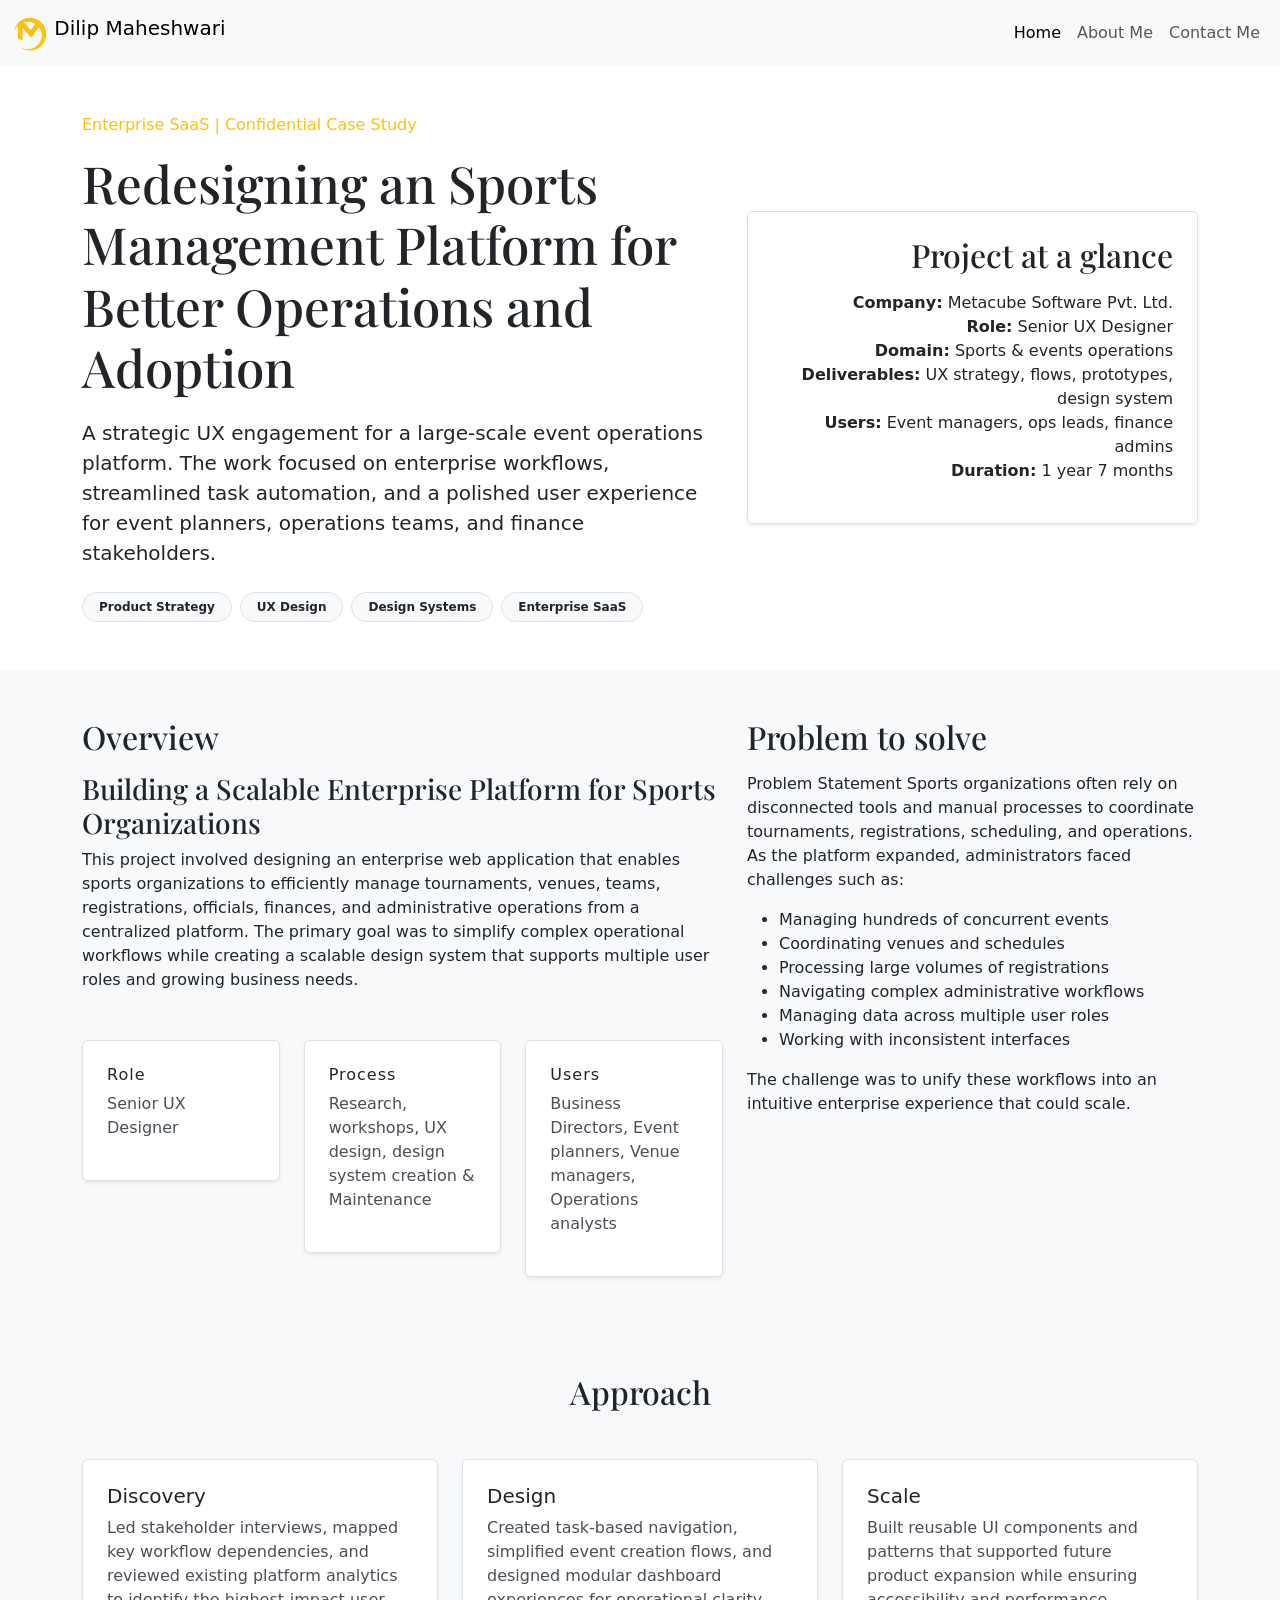
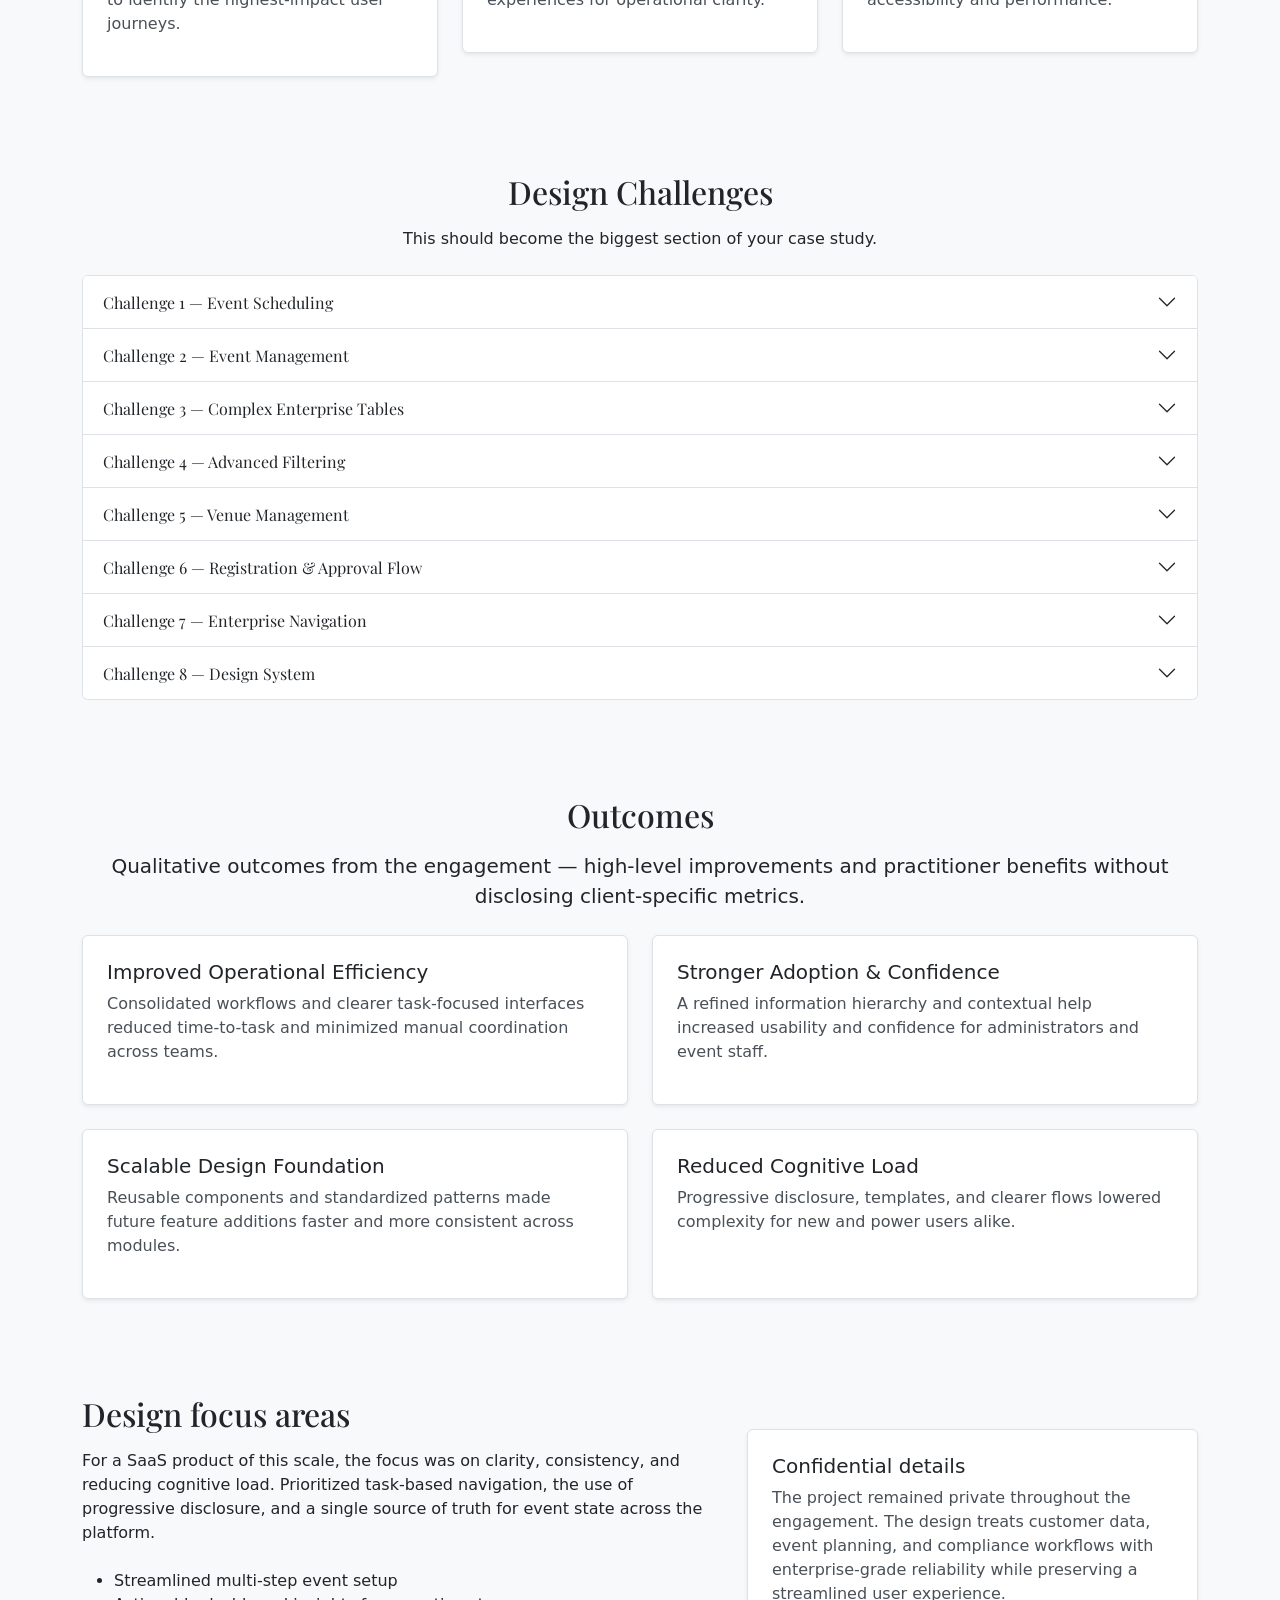
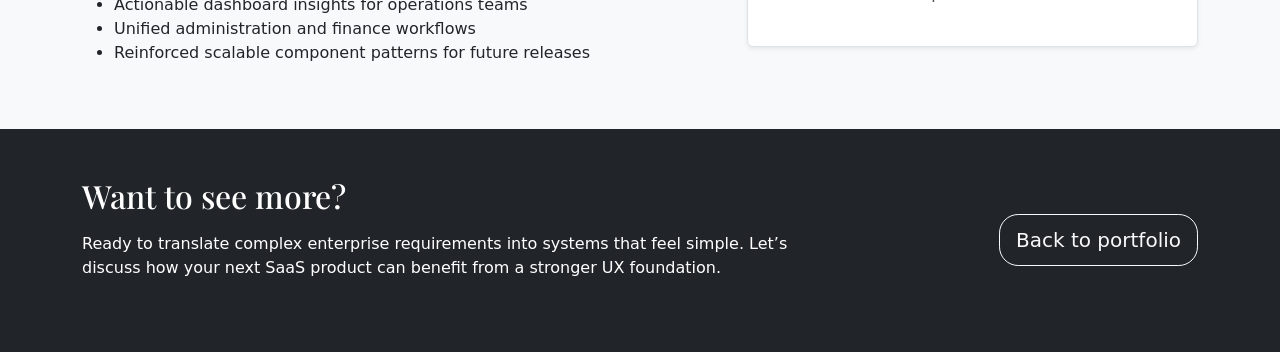
==== case-study.html @ a7ede785 "Update" ====
<!DOCTYPE html>
<html lang="en">
<head>
<meta charset="UTF-8">
<meta name="viewport" content="width=device-width, initial-scale=1.0">
<title>Case Study | Sports Event Management Platform</title>
<link rel="stylesheet" href="assets/style.css">
<link href="https://fonts.googleapis.com/css2?family=Inter:wght@300;400;500;600;700&display=swap" rel="stylesheet">
<link href="https://cdn.jsdelivr.net/npm/bootstrap@5.3.8/dist/css/bootstrap.min.css" rel="stylesheet" integrity="sha384-sRIl4kxILFvY47J16cr9ZwB07vP4J8+LH7qKQnuqkuIAvNWLzeN8tE5YBujZqJLB" crossorigin="anonymous">
<link rel="stylesheet" href="https://cdn.jsdelivr.net/npm/bootstrap-icons@1.13.1/font/bootstrap-icons.min.css">
</head>
<body>
<header>
     <nav class="navbar navbar-expand-lg navbar-light bg-light fixed-top">
        <div class="container-fluid">
            <a class="navbar-brand" href="index.html">
                <img src="assets/images/myLogo.png" alt="Logo" height="36" class="d-inline-block align-text-top">
                Dilip Maheshwari
            </a>
            <button class="navbar-toggler" type="button" data-bs-toggle="collapse" data-bs-target="#navbarNavAltMarkup" aria-controls="navbarNavAltMarkup" aria-expanded="false" aria-label="Toggle navigation">
                <span class="navbar-toggler-icon"></span>
            </button>
            <div class="collapse navbar-collapse justify-content-end" id="navbarNavAltMarkup">
                <div class="navbar-nav">
                    <a class="nav-link active" aria-current="page" href="index.html">Home</a>
                    <a class="nav-link" href="about.html">About Me</a>
                    <a class="nav-link d-none" href="blog.html">Blog</a>
                    <a class="nav-link" href="contact.html">Contact Me</a>
                </div>
            </div>
        </div>
    </nav>
</header>
<section class="case-study-hero py-5">
    <div class="container">
        <div class="row align-items-center">
            <div class="col-lg-7">
                <p class="text-warning mb-3">Enterprise SaaS | Confidential Case Study</p>
                <h1 class="case-study-title">Redesigning an Sports Management Platform for Better Operations and Adoption</h1>
                <p class="lead">A strategic UX engagement for a large-scale event operations platform. The work focused on enterprise workflows, streamlined task automation, and a polished user experience for event planners, operations teams, and finance stakeholders.</p>
                <div class="d-flex gap-2 flex-wrap mt-4">
                    <span class="badge rounded-pill bg-light text-dark border py-2 px-3">Product Strategy</span>
                    <span class="badge rounded-pill bg-light text-dark border py-2 px-3">UX Design</span>
                    <span class="badge rounded-pill bg-light text-dark border py-2 px-3">Design Systems</span>
                    <span class="badge rounded-pill bg-light text-dark border py-2 px-3">Enterprise SaaS</span>
                </div>
            </div>
            <div class="col-lg-5 text-lg-end mt-4 mt-lg-0">
                <div class="case-study-summary p-4 rounded shadow-sm bg-white border">
                    <h5>Project at a glance</h5>
                    <ul class="list-unstyled mt-3">
                        <li><strong>Company:</strong> Metacube Software Pvt. Ltd.</li>
                        <li><strong>Role:</strong> Senior UX Designer</li>
                        <li><strong>Domain:</strong> Sports & events operations</li>
                        <li><strong>Deliverables:</strong> UX strategy, flows, prototypes, design system</li>
                        <li><strong>Users:</strong> Event managers, ops leads, finance admins</li>
                        <li><strong>Duration:</strong> 1 year 7 months</li>
                    </ul>
                </div>
            </div>
        </div>
    </div>
</section>
<section id="overview" class="case-study-section py-5 bg-light">
    <div class="container">
        <div class="row">
            <div class="col-lg-7">
                <h2 class="section-title">Overview</h2>
                <h3>Building a Scalable Enterprise Platform for Sports Organizations</h3>
                <p>This project involved designing an enterprise web application that enables sports organizations to efficiently manage tournaments, venues, teams, registrations, officials, finances, and administrative operations from a centralized platform.

The primary goal was to simplify complex operational workflows while creating a scalable design system that supports multiple user roles and growing business needs.</p>
                <div class="row gx-4 gy-4 mt-4">
                    <div class="col-md-4">
                        <div class="case-study-card p-4 rounded shadow-sm bg-white border">
                            <h6>Role</h6>
                            <p>Senior UX Designer</p>
                        </div>
                    </div>
                    <div class="col-md-4">
                        <div class="case-study-card p-4 rounded shadow-sm bg-white border">
                            <h6>Process</h6>
                            <p>Research, workshops, UX design, design system creation & Maintenance</p>
                        </div>
                    </div>
                    <div class="col-md-4">
                        <div class="case-study-card p-4 rounded shadow-sm bg-white border">
                            <h6>Users</h6>
                            <p>Business Directors, Event planners, Venue managers, Operations analysts</p>
                        </div>
                    </div>
                </div>
            </div>
            <div class="col-lg-5 mt-4 mt-lg-0">
                <h2 class="section-title">Problem to solve</h2>
                <p>Problem Statement

                    Sports organizations often rely on disconnected tools and manual processes to coordinate tournaments, registrations, scheduling, and operations.

                    As the platform expanded, administrators faced challenges such as:</p>
                    <ul>
                        <li>Managing hundreds of concurrent events</li>
                        <li>Coordinating venues and schedules</li>
                        <li>Processing large volumes of registrations</li>
                        <li>Navigating complex administrative workflows</li>
                        <li>Managing data across multiple user roles</li>
                        <li>Working with inconsistent interfaces</li>
                    </ul>
                    <p>
                        The challenge was to unify these workflows into an intuitive enterprise experience that could scale.
                    </p>
            </div>
    </div>
</section>
<section id="approach" class="case-study-section py-5">
    <div class="container">
        <h2 class="section-title text-center">Approach</h2>
        <div class="row g-4 mt-4">
            <div class="col-md-4">
                <div class="case-study-card p-4 rounded shadow-sm bg-white border">
                    <h5>Discovery</h5>
                    <p>Led stakeholder interviews, mapped key workflow dependencies, and reviewed existing platform analytics to identify the highest-impact user journeys.</p>
                </div>
            </div>
            <div class="col-md-4">
                <div class="case-study-card p-4 rounded shadow-sm bg-white border">
                    <h5>Design</h5>
                    <p>Created task-based navigation, simplified event creation flows, and designed modular dashboard experiences for operational clarity.</p>
                </div>
            </div>
            <div class="col-md-4">
                <div class="case-study-card p-4 rounded shadow-sm bg-white border">
                    <h5>Scale</h5>
                    <p>Built reusable UI components and patterns that supported future product expansion while ensuring accessibility and performance.</p>
                </div>
            </div>
        </div>
    </div>
</section>
<section id="design-challenges" class="case-study-section py-5 bg-light">
    <div class="container">
        <h2 class="section-title text-center">Design Challenges</h2>
        <p class="text-center mb-4">This should become the biggest section of your case study.</p>
        <div class="accordion" id="designChallengesAccordion">
            <!-- Challenge 1 -->
            <div class="accordion-item">
                <h2 class="accordion-header" id="headingOne">
                    <button class="accordion-button collapsed" type="button" data-bs-toggle="collapse" data-bs-target="#collapseOne" aria-expanded="false" aria-controls="collapseOne">
                        Challenge 1 — Event Scheduling
                    </button>
                </h2>
                <div id="collapseOne" class="accordion-collapse collapse" aria-labelledby="headingOne" data-bs-parent="#designChallengesAccordion">
                    <div class="accordion-body">
                        <h5>Event Scheduling</h5>
                        <p>Managing multiple tournaments across different venues created scheduling conflicts and operational complexity.</p>
                        <h6>Design Decision</h6>
                        <ul>
                            <li>Designed a calendar-driven scheduling experience that prevented venue conflicts</li>
                            <li>Improved schedule visibility</li>
                            <li>Supported multiple event types</li>
                            <li>Simplified editing and rescheduling</li>
                        </ul>
                        <p><strong>Impact</strong> — Reduced scheduling complexity and improved planning efficiency.</p>
                    </div>
                </div>
            </div>

            <!-- Challenge 2 -->
            <div class="accordion-item">
                <h2 class="accordion-header" id="headingTwo">
                    <button class="accordion-button collapsed" type="button" data-bs-toggle="collapse" data-bs-target="#collapseTwo" aria-expanded="false" aria-controls="collapseTwo">
                        Challenge 2 — Event Management
                    </button>
                </h2>
                <div id="collapseTwo" class="accordion-collapse collapse" aria-labelledby="headingTwo" data-bs-parent="#designChallengesAccordion">
                    <div class="accordion-body">
                        <h5>Event Management</h5>
                        <p>Event creation involved numerous configuration options that overwhelmed users.</p>
                        <h6>Design Decision</h6>
                        <ul>
                            <li>Introduced a step-by-step workflow</li>
                            <li>Logical grouping</li>
                            <li>Progressive disclosure</li>
                            <li>Contextual help</li>
                            <li>Reusable templates</li>
                        </ul>
                        <p><strong>Result</strong> — Made event setup faster while reducing cognitive load.</p>
                    </div>
                </div>
            </div>

            <!-- Challenge 3 -->
            <div class="accordion-item">
                <h2 class="accordion-header" id="headingThree">
                    <button class="accordion-button collapsed" type="button" data-bs-toggle="collapse" data-bs-target="#collapseThree" aria-expanded="false" aria-controls="collapseThree">
                        Challenge 3 — Complex Enterprise Tables
                    </button>
                </h2>
                <div id="collapseThree" class="accordion-collapse collapse" aria-labelledby="headingThree" data-bs-parent="#designChallengesAccordion">
                    <div class="accordion-body">
                        <h5>Complex Enterprise Tables</h5>
                        <p>Administrators spent most of their time managing large datasets.</p>
                        <h6>Design Decision</h6>
                        <ul>
                            <li>Configurable columns</li>
                            <li>Saved views</li>
                            <li>Bulk actions</li>
                            <li>Sticky headers</li>
                            <li>Pagination, sorting, search, export</li>
                            <li>Row actions</li>
                        </ul>
                        <p><strong>Why it matters</strong> — Power users could personalize their workspace without sacrificing consistency.</p>
                    </div>
                </div>
            </div>

            <!-- Challenge 4 -->
            <div class="accordion-item">
                <h2 class="accordion-header" id="headingFour">
                    <button class="accordion-button collapsed" type="button" data-bs-toggle="collapse" data-bs-target="#collapseFour" aria-expanded="false" aria-controls="collapseFour">
                        Challenge 4 — Advanced Filtering
                    </button>
                </h2>
                <div id="collapseFour" class="accordion-collapse collapse" aria-labelledby="headingFour" data-bs-parent="#designChallengesAccordion">
                    <div class="accordion-body">
                        <h5>Advanced Filtering</h5>
                        <p>Large datasets made finding information difficult.</p>
                        <h6>Design Decision</h6>
                        <ul>
                            <li>Created an advanced filtering system supporting date ranges, event type, organization, venue, team, status</li>
                            <li>Saved filters and filter chips</li>
                        </ul>
                        <p>This significantly improved discoverability for administrators.</p>
                    </div>
                </div>
            </div>

            <!-- Challenge 5 -->
            <div class="accordion-item">
                <h2 class="accordion-header" id="headingFive">
                    <button class="accordion-button collapsed" type="button" data-bs-toggle="collapse" data-bs-target="#collapseFive" aria-expanded="false" aria-controls="collapseFive">
                        Challenge 5 — Venue Management
                    </button>
                </h2>
                <div id="collapseFive" class="accordion-collapse collapse" aria-labelledby="headingFive" data-bs-parent="#designChallengesAccordion">
                    <div class="accordion-body">
                        <h5>Venue Management</h5>
                        <p>Venue information included availability, facilities, capacity, scheduling, and location.</p>
                        <h6>Design Decision</h6>
                        <p>Designed a simplified venue management workflow that reduced unnecessary inputs while exposing advanced options only when needed.</p>
                    </div>
                </div>
            </div>

            <!-- Challenge 6 -->
            <div class="accordion-item">
                <h2 class="accordion-header" id="headingSix">
                    <button class="accordion-button collapsed" type="button" data-bs-toggle="collapse" data-bs-target="#collapseSix" aria-expanded="false" aria-controls="#collapseSix">
                        Challenge 6 — Registration & Approval Flow
                    </button>
                </h2>
                <div id="collapseSix" class="accordion-collapse collapse" aria-labelledby="headingSix" data-bs-parent="#designChallengesAccordion">
                    <div class="accordion-body">
                        <h5>Registration & Approval Flow</h5>
                        <p>Registration involved multiple review and approval steps.</p>
                        <h6>Design Decision</h6>
                        <ul>
                            <li>Designed a transparent approval workflow using status indicators, timeline, validation messages, review actions, and clear system feedback</li>
                        </ul>
                        <p>This reduced uncertainty for administrators.</p>
                    </div>
                </div>
            </div>

            <!-- Challenge 7 -->
            <div class="accordion-item">
                <h2 class="accordion-header" id="headingSeven">
                    <button class="accordion-button collapsed" type="button" data-bs-toggle="collapse" data-bs-target="#collapseSeven" aria-expanded="false" aria-controls="#collapseSeven">
                        Challenge 7 — Enterprise Navigation
                    </button>
                </h2>
                <div id="collapseSeven" class="accordion-collapse collapse" aria-labelledby="headingSeven" data-bs-parent="#designChallengesAccordion">
                    <div class="accordion-body">
                        <h5>Enterprise Navigation</h5>
                        <p>As more modules were introduced, navigation became increasingly complex.</p>
                        <h6>Design Decision</h6>
                        <p>Created a scalable navigation system that grouped related modules, improved discoverability, and reduced context switching for administrators.</p>
                    </div>
                </div>
            </div>

            <!-- Challenge 8 -->
            <div class="accordion-item">
                <h2 class="accordion-header" id="headingEight">
                    <button class="accordion-button collapsed" type="button" data-bs-toggle="collapse" data-bs-target="#collapseEight" aria-expanded="false" aria-controls="#collapseEight">
                        Challenge 8 — Design System
                    </button>
                </h2>
                <div id="collapseEight" class="accordion-collapse collapse" aria-labelledby="headingEight" data-bs-parent="#designChallengesAccordion">
                    <div class="accordion-body">
                        <h5>Design System</h5>
                        <p>To support rapid product growth, I developed reusable UI components and standardized interaction patterns.</p>
                        <p>The system included:</p>
                        <ul>
                            <li>Typography</li>
                            <li>Color Tokens</li>
                            <li>Buttons</li>
                            <li>Forms</li>
                            <li>Tables</li>
                            <li>Dialogs</li>
                            <li>Navigation</li>
                            <li>Icons</li>
                            <li>Cards</li>
                            <li>Spacing</li>
                            <li>Grid</li>
                            <li>Accessibility Guidelines</li>
                        </ul>
                        <p>This improved consistency and accelerated collaboration between design and development.</p>
                    </div>
                </div>
            </div>
        </div>
    </div>
</section>

<!-- Inserted Outcomes after Design Challenges for better narrative flow -->
<section id="outcomes" class="case-study-section py-5 bg-light">
    <div class="container">
        <h2 class="section-title text-center">Outcomes</h2>
        <p class="lead text-center mb-4">Qualitative outcomes from the engagement — high-level improvements and practitioner benefits without disclosing client-specific metrics.</p>

        <div class="row g-4">
            <div class="col-md-6">
                <div class="case-study-card p-4 rounded shadow-sm bg-white border h-100">
                    <h5>Improved Operational Efficiency</h5>
                    <p>Consolidated workflows and clearer task-focused interfaces reduced time-to-task and minimized manual coordination across teams.</p>
                </div>
            </div>
            <div class="col-md-6">
                <div class="case-study-card p-4 rounded shadow-sm bg-white border h-100">
                    <h5>Stronger Adoption & Confidence</h5>
                    <p>A refined information hierarchy and contextual help increased usability and confidence for administrators and event staff.</p>
                </div>
            </div>
            <div class="col-md-6">
                <div class="case-study-card p-4 rounded shadow-sm bg-white border h-100">
                    <h5>Scalable Design Foundation</h5>
                    <p>Reusable components and standardized patterns made future feature additions faster and more consistent across modules.</p>
                </div>
            </div>
            <div class="col-md-6">
                <div class="case-study-card p-4 rounded shadow-sm bg-white border h-100">
                    <h5>Reduced Cognitive Load</h5>
                    <p>Progressive disclosure, templates, and clearer flows lowered complexity for new and power users alike.</p>
                </div>
            </div>
        </div>
    </div>
</section>

<section class="case-study-section py-5">
    <div class="container">
        <div class="row align-items-center">
            <div class="col-lg-7">
                <h2 class="section-title">Design focus areas</h2>
                <p>For a SaaS product of this scale, the focus was on clarity, consistency, and reducing cognitive load. Prioritized task-based navigation, the use of progressive disclosure, and a single source of truth for event state across the platform.</p>
                <ul class="mt-4">
                    <li>Streamlined multi-step event setup</li>
                    <li>Actionable dashboard insights for operations teams</li>
                    <li>Unified administration and finance workflows</li>
                    <li>Reinforced scalable component patterns for future releases</li>
                </ul>
            </div>
            <div class="col-lg-5 mt-4 mt-lg-0">
                <div class="case-study-card p-4 rounded shadow-sm bg-white border">
                    <h5>Confidential details</h5>
                    <p>The project remained private throughout the engagement. The design treats customer data, event planning, and compliance workflows with enterprise-grade reliability while preserving a streamlined user experience.</p>
                </div>
            </div>
        </div>
    </div>
</section>
<section id="contact" class="case-study-section py-5 bg-dark text-white">
    <div class="container">
        <div class="row align-items-center">
            <div class="col-lg-8">
                <h2 class="section-title text-white">Want to see more?</h2>
                <p class="mb-4">Ready to translate complex enterprise requirements into systems that feel simple. Let’s discuss how your next SaaS product can benefit from a stronger UX foundation.</p>
            </div>
            <div class="col-lg-4 text-lg-end">
                <a href="index.html" class="btn btn-outline-light btn-lg">Back to portfolio</a>
            </div>
        </div>
    </div>
</section>
<script src="https://cdn.jsdelivr.net/npm/@popperjs/core@2.11.8/dist/umd/popper.min.js" integrity="sha384-I7E8VVD/ismYTF4hNIPjVp/Zjvgyol6VFvRkX/vR+Vc4jQkC+hVqc2pM8ODewa9r" crossorigin="anonymous"></script>
<script src="https://cdn.jsdelivr.net/npm/bootstrap@5.3.8/dist/js/bootstrap.min.js" integrity="sha384-G/EV+4j2dNv+tEPo3++6LCgdCROaejBqfUeNjuKAiuXbjrxilcCdDz6ZAVfHWe1Y" crossorigin="anonymous"></script>
<script src="https://cdn.jsdelivr.net/npm/bootstrap@5.3.8/dist/js/bootstrap.bundle.min.js" integrity="sha384-ENjdO4Dr2bkBIFxQpeoTz1HIcje39Wm4jDKdf19U8gI4ddQ3GYNS7NTKfAdVQSZe" crossorigin="anonymous"></script>
<script src="assets/js/custom.js"></script>
</body>
</html>
---- assets/style.css ----
@import url("https://fonts.googleapis.com/css2?family=Playfair+Display:ital,wght@0,400..900;1,400..900&display=swap");
.my-img {
  height: 100vh; }

body {
  padding-top: 80px; }

/* Ensure the track spans wide enough to hold both content pieces */
.marquee-track {
  width: max-content;
  animation: marquee-scroll 15s linear infinite; }

/* Force each block to take up full available width */
.min-w-100 {
  min-width: 100%; }

/* Prevent layout breaking if text is grabbed */
.marquee-content {
  user-select: none; }

/* Optional: Pause animation when a user hovers over it */
.marquee-container:hover .marquee-track {
  animation-play-state: paused; }

body {
  font-family: 'Inter', sans-serif;
  background: #f8f9fa;
  color: #111; }

.case-study-hero {
  background: #ffffff; }

.case-study-title {
  font-family: "Playfair Display", serif;
  font-size: clamp(2.8rem, 4vw, 4.5rem);
  margin-bottom: 1.2rem; }

.case-study-summary h5,
.section-title {
  font-family: "Playfair Display", serif;
  font-size: 2rem;
  margin-bottom: 1rem; }

.case-study-section {
  background: #f8f9fa; }

.case-study-section.bg-light {
  background: #f3f5f7; }

.case-study-card,
.metric-card,
.timeline-list,
.case-study-summary {
  transition: transform .2s ease, box-shadow .2s ease; }

.case-study-card:hover,
.metric-card:hover,
.timeline-list:hover,
.case-study-summary:hover {
  transform: translateY(-3px); }

.case-study-card p,
.case-study-summary p,
.timeline-list p,
.metric-card p {
  color: #495057; }

.metrics-grid {
  display: grid;
  grid-template-columns: repeat(3, minmax(0, 1fr));
  gap: 1rem; }

.metric-card h3 {
  font-size: 2.4rem;
  margin-bottom: 0.75rem; }

.timeline-list ul {
  margin: 0;
  padding: 0;
  list-style: none; }

.timeline-list li {
  margin-bottom: 0.75rem;
  padding-left: 1.25rem;
  position: relative; }

.timeline-list li::before {
  content: '';
  position: absolute;
  left: 0;
  top: 0.7rem;
  width: 8px;
  height: 8px;
  border-radius: 50%;
  background: #e36e24; }

@media (max-width: 991.98px) {
  .metrics-grid {
    grid-template-columns: 1fr; } }
/* Keyframe for a seamless right-to-left infinite scroll loop */
@keyframes marquee-scroll {
  0% {
    transform: translateX(0%); }
  100% {
    transform: translateX(-50%); } }
.hero p {
  font-size: 1rem;
  line-height: 1.6;
  margin-bottom: 20px; }

.playfair-display-title {
  font-family: "Playfair Display", serif;
  font-optical-sizing: auto;
  font-weight: 900;
  font-style: normal; }

h1 {
  font-family: "Playfair Display", serif;
  font-optical-sizing: auto;
  font-weight: 700;
  font-style: normal;
  font-size: 5rem; }

h2 {
  font-family: "Playfair Display", serif;
  font-optical-sizing: auto;
  font-weight: 700;
  font-style: normal;
  font-size: 3rem; }

h3 {
  font-family: "Playfair Display", serif;
  font-optical-sizing: auto;
  font-weight: 700;
  font-style: normal;
  font-size: 2rem; }

h6 {
  font-weight: 400;
  letter-spacing: 1px; }

:root {
  --bs-warning: #E36E24; }
  :root .btn {
    border-radius: 1.2rem;
    padding: 10px 16px; }

.text-warning {
  color: var(--bs-warning) !important; }

badge {
  background: #0a58ca;
  color: #fff;
  padding: 2px 10px 4px;
  border-radius: 20px;
  display: inline-flex;
  align-items: center;
  margin-left: 10px; }

/*# sourceMappingURL=style.css.map */
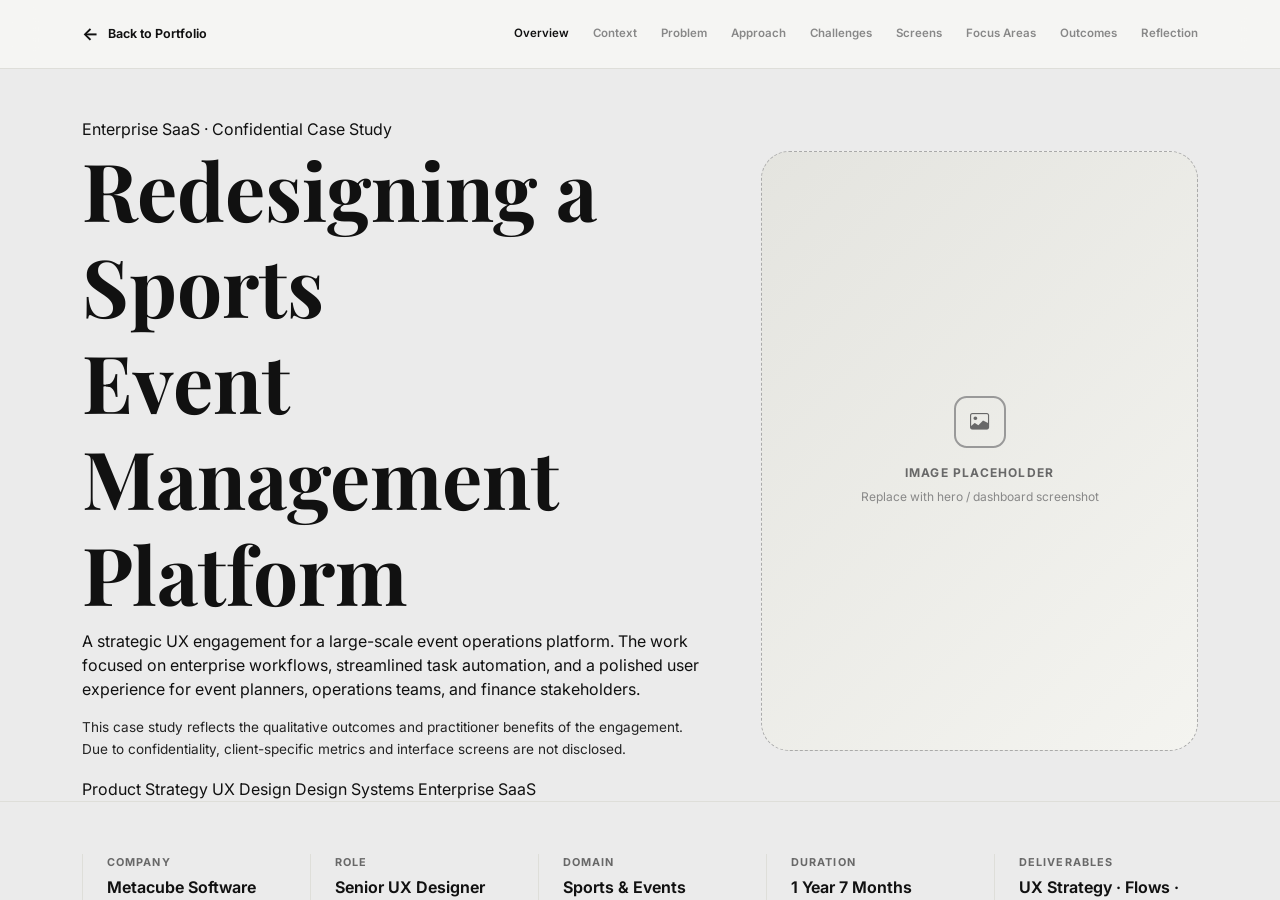
==== commit 5dd3bd4c: "Updated the code" ====
--- a/case-study.html
+++ b/case-study.html
@@ -1,401 +1,1413 @@
 <!DOCTYPE html>
 <html lang="en">
 <head>
-<meta charset="UTF-8">
-<meta name="viewport" content="width=device-width, initial-scale=1.0">
-<title>Case Study | Sports Event Management Platform</title>
-<link rel="stylesheet" href="assets/style.css">
-<link href="https://fonts.googleapis.com/css2?family=Inter:wght@300;400;500;600;700&display=swap" rel="stylesheet">
-<link href="https://cdn.jsdelivr.net/npm/bootstrap@5.3.8/dist/css/bootstrap.min.css" rel="stylesheet" integrity="sha384-sRIl4kxILFvY47J16cr9ZwB07vP4J8+LH7qKQnuqkuIAvNWLzeN8tE5YBujZqJLB" crossorigin="anonymous">
-<link rel="stylesheet" href="https://cdn.jsdelivr.net/npm/bootstrap-icons@1.13.1/font/bootstrap-icons.min.css">
+  <meta charset="UTF-8" />
+  <meta name="viewport" content="width=device-width, initial-scale=1.0" />
+  <title>Sports Event Management Platform — Case Study</title>
+  <meta
+    name="description"
+    content="A UX case study on redesigning an enterprise sports event management platform for better operations and adoption."
+  />
+  <link href="https://fonts.googleapis.com/css2?family=Inter:wght@300;400;500;600;700&display=swap" rel="stylesheet">
+  <link href="https://cdn.jsdelivr.net/npm/bootstrap@5.3.8/dist/css/bootstrap.min.css" rel="stylesheet" integrity="sha384-sRIl4kxILFvY47J16cr9ZwB07vP4J8+LH7qKQnuqkuIAvNWLzeN8tE5YBujZqJLB" crossorigin="anonymous">
+  <link rel="stylesheet" href="https://cdn.jsdelivr.net/npm/bootstrap-icons@1.13.1/font/bootstrap-icons.min.css">
+  <link rel="stylesheet" href="assets/style.css">
 </head>
-<body>
-<header>
-     <nav class="navbar navbar-expand-lg navbar-light bg-light fixed-top">
-        <div class="container-fluid">
-            <a class="navbar-brand" href="index.html">
-                <img src="assets/images/myLogo.png" alt="Logo" height="36" class="d-inline-block align-text-top">
-                Dilip Maheshwari
-            </a>
-            <button class="navbar-toggler" type="button" data-bs-toggle="collapse" data-bs-target="#navbarNavAltMarkup" aria-controls="navbarNavAltMarkup" aria-expanded="false" aria-label="Toggle navigation">
-                <span class="navbar-toggler-icon"></span>
-            </button>
-            <div class="collapse navbar-collapse justify-content-end" id="navbarNavAltMarkup">
-                <div class="navbar-nav">
-                    <a class="nav-link active" aria-current="page" href="index.html">Home</a>
-                    <a class="nav-link" href="about.html">About Me</a>
-                    <a class="nav-link d-none" href="blog.html">Blog</a>
-                    <a class="nav-link" href="contact.html">Contact Me</a>
-                </div>
-            </div>
-        </div>
-    </nav>
-</header>
-<section class="case-study-hero py-5">
+
+<body class="pt-0">
+  <main class="cs-page">
+
+  <!-- =====================================================
+       CASE STUDY NAVIGATION
+       ===================================================== -->
+  <header class="cs-nav">
     <div class="container">
-        <div class="row align-items-center">
-            <div class="col-lg-7">
-                <p class="text-warning mb-3">Enterprise SaaS | Confidential Case Study</p>
-                <h1 class="case-study-title">Redesigning an Sports Management Platform for Better Operations and Adoption</h1>
-                <p class="lead">A strategic UX engagement for a large-scale event operations platform. The work focused on enterprise workflows, streamlined task automation, and a polished user experience for event planners, operations teams, and finance stakeholders.</p>
-                <div class="d-flex gap-2 flex-wrap mt-4">
-                    <span class="badge rounded-pill bg-light text-dark border py-2 px-3">Product Strategy</span>
-                    <span class="badge rounded-pill bg-light text-dark border py-2 px-3">UX Design</span>
-                    <span class="badge rounded-pill bg-light text-dark border py-2 px-3">Design Systems</span>
-                    <span class="badge rounded-pill bg-light text-dark border py-2 px-3">Enterprise SaaS</span>
-                </div>
-            </div>
-            <div class="col-lg-5 text-lg-end mt-4 mt-lg-0">
-                <div class="case-study-summary p-4 rounded shadow-sm bg-white border">
-                    <h5>Project at a glance</h5>
-                    <ul class="list-unstyled mt-3">
-                        <li><strong>Company:</strong> Metacube Software Pvt. Ltd.</li>
-                        <li><strong>Role:</strong> Senior UX Designer</li>
-                        <li><strong>Domain:</strong> Sports & events operations</li>
-                        <li><strong>Deliverables:</strong> UX strategy, flows, prototypes, design system</li>
-                        <li><strong>Users:</strong> Event managers, ops leads, finance admins</li>
-                        <li><strong>Duration:</strong> 1 year 7 months</li>
-                    </ul>
-                </div>
-            </div>
-        </div>
+      <div class="cs-nav-inner">
+
+        <a href="index.html" class="cs-nav-back">
+          <span class="cs-nav-arrow" aria-hidden="true">←</span>
+          <span>Back to Portfolio</span>
+        </a>
+
+        <nav class="cs-nav-links" aria-label="Case study navigation">
+          <a href="#cs-overview" class="cs-nav-link cs-nav-active">Overview</a>
+          <a href="#cs-context" class="cs-nav-link">Context</a>
+          <a href="#cs-challenge" class="cs-nav-link">Problem</a>
+          <a href="#cs-role" class="cs-nav-link">Approach</a>
+          <a href="#cs-process" class="cs-nav-link">Challenges</a>
+          <a href="#cs-experience" class="cs-nav-link">Screens</a>
+          <a href="#cs-focus" class="cs-nav-link">Focus Areas</a>
+          <a href="#cs-outcome" class="cs-nav-link">Outcomes</a>
+          <a href="#cs-reflection" class="cs-nav-link">Reflection</a>
+        </nav>
+
+      </div>
     </div>
-</section>
-<section id="overview" class="case-study-section py-5 bg-light">
+  </header>
+
+
+  <!-- =====================================================
+       HERO
+       ===================================================== -->
+  <section id="cs-overview" class="cs-hero">
     <div class="container">
-        <div class="row">
-            <div class="col-lg-7">
-                <h2 class="section-title">Overview</h2>
-                <h3>Building a Scalable Enterprise Platform for Sports Organizations</h3>
-                <p>This project involved designing an enterprise web application that enables sports organizations to efficiently manage tournaments, venues, teams, registrations, officials, finances, and administrative operations from a centralized platform.
-
-The primary goal was to simplify complex operational workflows while creating a scalable design system that supports multiple user roles and growing business needs.</p>
-                <div class="row gx-4 gy-4 mt-4">
-                    <div class="col-md-4">
-                        <div class="case-study-card p-4 rounded shadow-sm bg-white border">
-                            <h6>Role</h6>
-                            <p>Senior UX Designer</p>
-                        </div>
-                    </div>
-                    <div class="col-md-4">
-                        <div class="case-study-card p-4 rounded shadow-sm bg-white border">
-                            <h6>Process</h6>
-                            <p>Research, workshops, UX design, design system creation & Maintenance</p>
-                        </div>
-                    </div>
-                    <div class="col-md-4">
-                        <div class="case-study-card p-4 rounded shadow-sm bg-white border">
-                            <h6>Users</h6>
-                            <p>Business Directors, Event planners, Venue managers, Operations analysts</p>
-                        </div>
-                    </div>
-                </div>
-            </div>
-            <div class="col-lg-5 mt-4 mt-lg-0">
-                <h2 class="section-title">Problem to solve</h2>
-                <p>Problem Statement
-
-                    Sports organizations often rely on disconnected tools and manual processes to coordinate tournaments, registrations, scheduling, and operations.
-
-                    As the platform expanded, administrators faced challenges such as:</p>
-                    <ul>
-                        <li>Managing hundreds of concurrent events</li>
-                        <li>Coordinating venues and schedules</li>
-                        <li>Processing large volumes of registrations</li>
-                        <li>Navigating complex administrative workflows</li>
-                        <li>Managing data across multiple user roles</li>
-                        <li>Working with inconsistent interfaces</li>
-                    </ul>
-                    <p>
-                        The challenge was to unify these workflows into an intuitive enterprise experience that could scale.
-                    </p>
-            </div>
+
+      <div class="row align-items-center g-5 mt-0">
+
+        <div class="col-lg-7">
+
+          <div class="cs-hero-content cs-reveal">
+
+            <div class="cs-eyebrow">
+              Enterprise SaaS · Confidential Case Study
+            </div>
+
+            <h1 class="cs-title">
+              Redesigning a Sports<br>
+              Event Management Platform
+            </h1>
+
+            <p class="cs-lead">
+              A strategic UX engagement for a large-scale event
+              operations platform. The work focused on enterprise
+              workflows, streamlined task automation, and a
+              polished user experience for event planners,
+              operations teams, and finance stakeholders.
+            </p>
+
+            <p class="cs-hero-note">
+              This case study reflects the qualitative outcomes
+              and practitioner benefits of the engagement. Due to
+              confidentiality, client-specific metrics and
+              interface screens are not disclosed.
+            </p>
+
+            <div class="cs-hero-meta">
+              <span class="cs-tag">Product Strategy</span>
+              <span class="cs-tag">UX Design</span>
+              <span class="cs-tag">Design Systems</span>
+              <span class="cs-tag">Enterprise SaaS</span>
+            </div>
+
+          </div>
+
+        </div>
+
+
+        <div class="col-lg-5">
+
+          <!-- Replace with strongest platform screenshot -->
+
+          <figure class="cs-image cs-hero-image cs-reveal cs-delay-2">
+            <div class="cs-image-content">
+              <div class="cs-image-icon"><i class="bi bi-image"></i></div>
+              <div class="cs-image-title">Image Placeholder</div>
+              <div class="cs-image-note">Replace with hero / dashboard screenshot</div>
+            </div>
+          </figure>
+
+        </div>
+
+      </div>
+
     </div>
-</section>
-<section id="approach" class="case-study-section py-5">
+  </section>
+
+
+  <!-- =====================================================
+       PROJECT SNAPSHOT
+       ===================================================== -->
+  <section class="cs-facts">
     <div class="container">
-        <h2 class="section-title text-center">Approach</h2>
-        <div class="row g-4 mt-4">
+
+      <div class="row g-4">
+
+        <div class="col-6 col-lg">
+          <div class="cs-fact">
+            <div class="cs-fact-label">Company</div>
+            <div class="cs-fact-value">Metacube Software Pvt. Ltd.</div>
+          </div>
+        </div>
+
+        <div class="col-6 col-lg">
+          <div class="cs-fact">
+            <div class="cs-fact-label">Role</div>
+            <div class="cs-fact-value">Senior UX Designer</div>
+          </div>
+        </div>
+
+        <div class="col-6 col-lg">
+          <div class="cs-fact">
+            <div class="cs-fact-label">Domain</div>
+            <div class="cs-fact-value">Sports &amp; Events Operations</div>
+          </div>
+        </div>
+
+        <div class="col-6 col-lg">
+          <div class="cs-fact">
+            <div class="cs-fact-label">Duration</div>
+            <div class="cs-fact-value">1 Year 7 Months</div>
+          </div>
+        </div>
+
+        <div class="col-12 col-lg">
+          <div class="cs-fact">
+            <div class="cs-fact-label">Deliverables</div>
+            <div class="cs-fact-value">
+              UX Strategy · Flows · Prototypes · Design System
+            </div>
+          </div>
+        </div>
+
+      </div>
+
+    </div>
+  </section>
+
+
+  <!-- =====================================================
+       CONTEXT / OVERVIEW
+       ===================================================== -->
+  <section class="cs-section" id="cs-context">
+
+    <div class="container">
+
+      <div class="row g-5">
+
+        <div class="col-lg-5">
+
+          <div class="cs-reveal">
+
+            <div class="cs-eyebrow">
+              01 / Context
+            </div>
+
+            <h2 class="cs-section-title">
+              Building a scalable
+              platform for sports
+              organizations.
+            </h2>
+
+          </div>
+
+        </div>
+
+
+        <div class="col-lg-7">
+
+          <div class="cs-copy cs-reveal cs-delay-1">
+
+            <p>
+              This project involved designing an enterprise web
+              application that enables sports organizations to
+              efficiently manage tournaments, venues, teams,
+              registrations, officials, finances, and
+              administrative operations from a centralized
+              platform.
+            </p>
+
+            <p>
+              The primary goal was to simplify complex
+              operational workflows while creating a scalable
+              design system that supports multiple user roles
+              and growing business needs.
+            </p>
+
+          </div>
+
+
+          <div class="row g-3 mt-3">
+
             <div class="col-md-4">
-                <div class="case-study-card p-4 rounded shadow-sm bg-white border">
-                    <h5>Discovery</h5>
-                    <p>Led stakeholder interviews, mapped key workflow dependencies, and reviewed existing platform analytics to identify the highest-impact user journeys.</p>
-                </div>
-            </div>
+              <div class="cs-role-card">
+                <span>01</span>
+                <h3>Role</h3>
+                <p>Senior UX Designer</p>
+              </div>
+            </div>
+
             <div class="col-md-4">
-                <div class="case-study-card p-4 rounded shadow-sm bg-white border">
-                    <h5>Design</h5>
-                    <p>Created task-based navigation, simplified event creation flows, and designed modular dashboard experiences for operational clarity.</p>
-                </div>
-            </div>
+              <div class="cs-role-card">
+                <span>02</span>
+                <h3>Process</h3>
+                <p>
+                  Research, workshops, UX design, design system
+                  creation &amp; maintenance
+                </p>
+              </div>
+            </div>
+
             <div class="col-md-4">
-                <div class="case-study-card p-4 rounded shadow-sm bg-white border">
-                    <h5>Scale</h5>
-                    <p>Built reusable UI components and patterns that supported future product expansion while ensuring accessibility and performance.</p>
-                </div>
-            </div>
-        </div>
+              <div class="cs-role-card">
+                <span>03</span>
+                <h3>Users</h3>
+                <p>
+                  Business directors, event planners, venue
+                  managers, operations analysts
+                </p>
+              </div>
+            </div>
+
+          </div>
+
+        </div>
+
+      </div>
+
     </div>
-</section>
-<section id="design-challenges" class="case-study-section py-5 bg-light">
+
+  </section>
+
+
+  <!-- =====================================================
+       PROBLEM TO SOLVE
+       ===================================================== -->
+  <section class="cs-section" id="cs-challenge">
+
     <div class="container">
-        <h2 class="section-title text-center">Design Challenges</h2>
-        <p class="text-center mb-4">This should become the biggest section of your case study.</p>
-        <div class="accordion" id="designChallengesAccordion">
-            <!-- Challenge 1 -->
-            <div class="accordion-item">
+
+      <div class="cs-reveal">
+
+        <div class="cs-eyebrow">
+          02 / Problem
+        </div>
+
+        <h2 class="cs-section-title">
+          Disconnected tools,
+          growing operational
+          complexity.
+        </h2>
+
+        <p class="cs-lead mt-3">
+          Sports organizations often relied on disconnected
+          tools and manual processes to coordinate tournaments,
+          registrations, scheduling, and operations. As the
+          platform expanded, the challenge was to unify these
+          workflows into an intuitive enterprise experience
+          that could scale.
+        </p>
+
+      </div>
+
+
+      <div class="row g-4 mt-3">
+
+        <div class="col-lg-4">
+
+          <article class="cs-challenge cs-reveal">
+
+            <div class="cs-number">01</div>
+
+            <h3>
+              Scale &amp; coordination
+            </h3>
+
+            <p>
+              Administrators managed hundreds of concurrent
+              events while coordinating venues and schedules
+              across the organization.
+            </p>
+
+          </article>
+
+        </div>
+
+
+        <div class="col-lg-4">
+
+          <article class="cs-challenge cs-reveal cs-delay-1">
+
+            <div class="cs-number">02</div>
+
+            <h3>
+              Data &amp; registrations
+            </h3>
+
+            <p>
+              Large volumes of registrations needed to be
+              processed while managing data consistently across
+              multiple user roles.
+            </p>
+
+          </article>
+
+        </div>
+
+
+        <div class="col-lg-4">
+
+          <article class="cs-challenge cs-reveal cs-delay-2">
+
+            <div class="cs-number">03</div>
+
+            <h3>
+              Complex &amp; inconsistent workflows
+            </h3>
+
+            <p>
+              Navigating complex administrative workflows was
+              made harder by inconsistent interfaces across the
+              platform.
+            </p>
+
+          </article>
+
+        </div>
+
+      </div>
+
+    </div>
+
+  </section>
+
+
+  <!-- =====================================================
+       APPROACH
+       ===================================================== -->
+  <section class="cs-section" id="cs-role">
+
+    <div class="container">
+
+      <div class="row g-5">
+
+        <div class="col-lg-4">
+
+          <div class="cs-reveal">
+
+            <div class="cs-eyebrow">
+              03 / Approach
+            </div>
+
+            <h2 class="cs-section-title">
+              Discovery,
+              design, scale.
+            </h2>
+
+          </div>
+
+        </div>
+
+
+        <div class="col-lg-8">
+
+          <div class="cs-role-intro cs-reveal">
+
+            <p>
+              I led the UX strategy for the platform, moving from
+              stakeholder discovery through to a scalable design
+              system that could support continued product growth.
+            </p>
+
+          </div>
+
+
+          <div class="row g-3 mt-3">
+
+            <div class="col-md-4">
+
+              <div class="cs-role-card">
+
+                <span>01</span>
+
+                <h3>
+                  Discovery
+                </h3>
+
+                <p>
+                  Led stakeholder interviews, mapped key workflow
+                  dependencies, and reviewed existing platform
+                  analytics to identify the highest-impact user
+                  journeys.
+                </p>
+
+              </div>
+
+            </div>
+
+
+            <div class="col-md-4">
+
+              <div class="cs-role-card">
+
+                <span>02</span>
+
+                <h3>
+                  Design
+                </h3>
+
+                <p>
+                  Created task-based navigation, simplified event
+                  creation flows, and designed modular dashboard
+                  experiences for operational clarity.
+                </p>
+
+              </div>
+
+            </div>
+
+
+            <div class="col-md-4">
+
+              <div class="cs-role-card">
+
+                <span>03</span>
+
+                <h3>
+                  Scale
+                </h3>
+
+                <p>
+                  Built reusable UI components and patterns that
+                  supported future product expansion while
+                  ensuring accessibility and performance.
+                </p>
+
+              </div>
+
+            </div>
+
+          </div>
+
+        </div>
+
+      </div>
+
+    </div>
+
+  </section>
+
+
+  <!-- =====================================================
+       DESIGN CHALLENGES
+       ===================================================== -->
+  <section class="cs-section" id="cs-process">
+
+    <div class="container">
+
+      <div class="row g-5">
+
+        <div class="col-lg-4">
+
+          <div class="cs-reveal">
+
+            <div class="cs-eyebrow">
+              04 / Design Challenges
+            </div>
+
+            <h2 class="cs-section-title">
+              The biggest part
+              of this engagement.
+            </h2>
+
+          </div>
+
+        </div>
+
+
+        <div class="col-lg-8">
+
+          <div class="cs-reveal">
+
+            <div class="accordion" id="designChallengesAccordion">
+
+              <!-- Challenge 1 -->
+              <div class="accordion-item">
                 <h2 class="accordion-header" id="headingOne">
-                    <button class="accordion-button collapsed" type="button" data-bs-toggle="collapse" data-bs-target="#collapseOne" aria-expanded="false" aria-controls="collapseOne">
-                        Challenge 1 — Event Scheduling
-                    </button>
+                  <button class="accordion-button collapsed" type="button" data-bs-toggle="collapse" data-bs-target="#collapseOne" aria-expanded="false" aria-controls="collapseOne">
+                    Challenge 1 — Event Scheduling
+                  </button>
                 </h2>
                 <div id="collapseOne" class="accordion-collapse collapse" aria-labelledby="headingOne" data-bs-parent="#designChallengesAccordion">
-                    <div class="accordion-body">
-                        <h5>Event Scheduling</h5>
-                        <p>Managing multiple tournaments across different venues created scheduling conflicts and operational complexity.</p>
-                        <h6>Design Decision</h6>
-                        <ul>
-                            <li>Designed a calendar-driven scheduling experience that prevented venue conflicts</li>
-                            <li>Improved schedule visibility</li>
-                            <li>Supported multiple event types</li>
-                            <li>Simplified editing and rescheduling</li>
-                        </ul>
-                        <p><strong>Impact</strong> — Reduced scheduling complexity and improved planning efficiency.</p>
-                    </div>
+                  <div class="accordion-body">
+                    <h5>Event Scheduling</h5>
+                    <p>Managing multiple tournaments across different venues created scheduling conflicts and operational complexity.</p>
+                    <h6>Design Decision</h6>
+                    <ul>
+                      <li>Designed a calendar-driven scheduling experience that prevented venue conflicts</li>
+                      <li>Improved schedule visibility</li>
+                      <li>Supported multiple event types</li>
+                      <li>Simplified editing and rescheduling</li>
+                    </ul>
+                    <p><strong>Impact</strong> — Reduced scheduling complexity and improved planning efficiency.</p>
+                  </div>
                 </div>
-            </div>
-
-            <!-- Challenge 2 -->
-            <div class="accordion-item">
+              </div>
+
+              <!-- Challenge 2 -->
+              <div class="accordion-item">
                 <h2 class="accordion-header" id="headingTwo">
-                    <button class="accordion-button collapsed" type="button" data-bs-toggle="collapse" data-bs-target="#collapseTwo" aria-expanded="false" aria-controls="collapseTwo">
-                        Challenge 2 — Event Management
-                    </button>
+                  <button class="accordion-button collapsed" type="button" data-bs-toggle="collapse" data-bs-target="#collapseTwo" aria-expanded="false" aria-controls="collapseTwo">
+                    Challenge 2 — Event Management
+                  </button>
                 </h2>
                 <div id="collapseTwo" class="accordion-collapse collapse" aria-labelledby="headingTwo" data-bs-parent="#designChallengesAccordion">
-                    <div class="accordion-body">
-                        <h5>Event Management</h5>
-                        <p>Event creation involved numerous configuration options that overwhelmed users.</p>
-                        <h6>Design Decision</h6>
-                        <ul>
-                            <li>Introduced a step-by-step workflow</li>
-                            <li>Logical grouping</li>
-                            <li>Progressive disclosure</li>
-                            <li>Contextual help</li>
-                            <li>Reusable templates</li>
-                        </ul>
-                        <p><strong>Result</strong> — Made event setup faster while reducing cognitive load.</p>
-                    </div>
+                  <div class="accordion-body">
+                    <h5>Event Management</h5>
+                    <p>Event creation involved numerous configuration options that overwhelmed users.</p>
+                    <h6>Design Decision</h6>
+                    <ul>
+                      <li>Introduced a step-by-step workflow</li>
+                      <li>Logical grouping</li>
+                      <li>Progressive disclosure</li>
+                      <li>Contextual help</li>
+                      <li>Reusable templates</li>
+                    </ul>
+                    <p><strong>Result</strong> — Made event setup faster while reducing cognitive load.</p>
+                  </div>
                 </div>
-            </div>
-
-            <!-- Challenge 3 -->
-            <div class="accordion-item">
+              </div>
+
+              <!-- Challenge 3 -->
+              <div class="accordion-item">
                 <h2 class="accordion-header" id="headingThree">
-                    <button class="accordion-button collapsed" type="button" data-bs-toggle="collapse" data-bs-target="#collapseThree" aria-expanded="false" aria-controls="collapseThree">
-                        Challenge 3 — Complex Enterprise Tables
-                    </button>
+                  <button class="accordion-button collapsed" type="button" data-bs-toggle="collapse" data-bs-target="#collapseThree" aria-expanded="false" aria-controls="collapseThree">
+                    Challenge 3 — Complex Enterprise Tables
+                  </button>
                 </h2>
                 <div id="collapseThree" class="accordion-collapse collapse" aria-labelledby="headingThree" data-bs-parent="#designChallengesAccordion">
-                    <div class="accordion-body">
-                        <h5>Complex Enterprise Tables</h5>
-                        <p>Administrators spent most of their time managing large datasets.</p>
-                        <h6>Design Decision</h6>
-                        <ul>
-                            <li>Configurable columns</li>
-                            <li>Saved views</li>
-                            <li>Bulk actions</li>
-                            <li>Sticky headers</li>
-                            <li>Pagination, sorting, search, export</li>
-                            <li>Row actions</li>
-                        </ul>
-                        <p><strong>Why it matters</strong> — Power users could personalize their workspace without sacrificing consistency.</p>
-                    </div>
+                  <div class="accordion-body">
+                    <h5>Complex Enterprise Tables</h5>
+                    <p>Administrators spent most of their time managing large datasets.</p>
+                    <h6>Design Decision</h6>
+                    <ul>
+                      <li>Configurable columns</li>
+                      <li>Saved views</li>
+                      <li>Bulk actions</li>
+                      <li>Sticky headers</li>
+                      <li>Pagination, sorting, search, export</li>
+                      <li>Row actions</li>
+                    </ul>
+                    <p><strong>Why it matters</strong> — Power users could personalize their workspace without sacrificing consistency.</p>
+                  </div>
                 </div>
-            </div>
-
-            <!-- Challenge 4 -->
-            <div class="accordion-item">
+              </div>
+
+              <!-- Challenge 4 -->
+              <div class="accordion-item">
                 <h2 class="accordion-header" id="headingFour">
-                    <button class="accordion-button collapsed" type="button" data-bs-toggle="collapse" data-bs-target="#collapseFour" aria-expanded="false" aria-controls="collapseFour">
-                        Challenge 4 — Advanced Filtering
-                    </button>
+                  <button class="accordion-button collapsed" type="button" data-bs-toggle="collapse" data-bs-target="#collapseFour" aria-expanded="false" aria-controls="collapseFour">
+                    Challenge 4 — Advanced Filtering
+                  </button>
                 </h2>
                 <div id="collapseFour" class="accordion-collapse collapse" aria-labelledby="headingFour" data-bs-parent="#designChallengesAccordion">
-                    <div class="accordion-body">
-                        <h5>Advanced Filtering</h5>
-                        <p>Large datasets made finding information difficult.</p>
-                        <h6>Design Decision</h6>
-                        <ul>
-                            <li>Created an advanced filtering system supporting date ranges, event type, organization, venue, team, status</li>
-                            <li>Saved filters and filter chips</li>
-                        </ul>
-                        <p>This significantly improved discoverability for administrators.</p>
-                    </div>
+                  <div class="accordion-body">
+                    <h5>Advanced Filtering</h5>
+                    <p>Large datasets made finding information difficult.</p>
+                    <h6>Design Decision</h6>
+                    <ul>
+                      <li>Created an advanced filtering system supporting date ranges, event type, organization, venue, team, status</li>
+                      <li>Saved filters and filter chips</li>
+                    </ul>
+                    <p>This significantly improved discoverability for administrators.</p>
+                  </div>
                 </div>
-            </div>
-
-            <!-- Challenge 5 -->
-            <div class="accordion-item">
+              </div>
+
+              <!-- Challenge 5 -->
+              <div class="accordion-item">
                 <h2 class="accordion-header" id="headingFive">
-                    <button class="accordion-button collapsed" type="button" data-bs-toggle="collapse" data-bs-target="#collapseFive" aria-expanded="false" aria-controls="collapseFive">
-                        Challenge 5 — Venue Management
-                    </button>
+                  <button class="accordion-button collapsed" type="button" data-bs-toggle="collapse" data-bs-target="#collapseFive" aria-expanded="false" aria-controls="collapseFive">
+                    Challenge 5 — Venue Management
+                  </button>
                 </h2>
                 <div id="collapseFive" class="accordion-collapse collapse" aria-labelledby="headingFive" data-bs-parent="#designChallengesAccordion">
-                    <div class="accordion-body">
-                        <h5>Venue Management</h5>
-                        <p>Venue information included availability, facilities, capacity, scheduling, and location.</p>
-                        <h6>Design Decision</h6>
-                        <p>Designed a simplified venue management workflow that reduced unnecessary inputs while exposing advanced options only when needed.</p>
-                    </div>
+                  <div class="accordion-body">
+                    <h5>Venue Management</h5>
+                    <p>Venue information included availability, facilities, capacity, scheduling, and location.</p>
+                    <h6>Design Decision</h6>
+                    <p>Designed a simplified venue management workflow that reduced unnecessary inputs while exposing advanced options only when needed.</p>
+                  </div>
                 </div>
-            </div>
-
-            <!-- Challenge 6 -->
-            <div class="accordion-item">
+              </div>
+
+              <!-- Challenge 6 -->
+              <div class="accordion-item">
                 <h2 class="accordion-header" id="headingSix">
-                    <button class="accordion-button collapsed" type="button" data-bs-toggle="collapse" data-bs-target="#collapseSix" aria-expanded="false" aria-controls="#collapseSix">
-                        Challenge 6 — Registration & Approval Flow
-                    </button>
+                  <button class="accordion-button collapsed" type="button" data-bs-toggle="collapse" data-bs-target="#collapseSix" aria-expanded="false" aria-controls="collapseSix">
+                    Challenge 6 — Registration &amp; Approval Flow
+                  </button>
                 </h2>
                 <div id="collapseSix" class="accordion-collapse collapse" aria-labelledby="headingSix" data-bs-parent="#designChallengesAccordion">
-                    <div class="accordion-body">
-                        <h5>Registration & Approval Flow</h5>
-                        <p>Registration involved multiple review and approval steps.</p>
-                        <h6>Design Decision</h6>
-                        <ul>
-                            <li>Designed a transparent approval workflow using status indicators, timeline, validation messages, review actions, and clear system feedback</li>
-                        </ul>
-                        <p>This reduced uncertainty for administrators.</p>
-                    </div>
+                  <div class="accordion-body">
+                    <h5>Registration &amp; Approval Flow</h5>
+                    <p>Registration involved multiple review and approval steps.</p>
+                    <h6>Design Decision</h6>
+                    <ul>
+                      <li>Designed a transparent approval workflow using status indicators, timeline, validation messages, review actions, and clear system feedback</li>
+                    </ul>
+                    <p>This reduced uncertainty for administrators.</p>
+                  </div>
                 </div>
-            </div>
-
-            <!-- Challenge 7 -->
-            <div class="accordion-item">
+              </div>
+
+              <!-- Challenge 7 -->
+              <div class="accordion-item">
                 <h2 class="accordion-header" id="headingSeven">
-                    <button class="accordion-button collapsed" type="button" data-bs-toggle="collapse" data-bs-target="#collapseSeven" aria-expanded="false" aria-controls="#collapseSeven">
-                        Challenge 7 — Enterprise Navigation
-                    </button>
+                  <button class="accordion-button collapsed" type="button" data-bs-toggle="collapse" data-bs-target="#collapseSeven" aria-expanded="false" aria-controls="collapseSeven">
+                    Challenge 7 — Enterprise Navigation
+                  </button>
                 </h2>
                 <div id="collapseSeven" class="accordion-collapse collapse" aria-labelledby="headingSeven" data-bs-parent="#designChallengesAccordion">
-                    <div class="accordion-body">
-                        <h5>Enterprise Navigation</h5>
-                        <p>As more modules were introduced, navigation became increasingly complex.</p>
-                        <h6>Design Decision</h6>
-                        <p>Created a scalable navigation system that grouped related modules, improved discoverability, and reduced context switching for administrators.</p>
-                    </div>
+                  <div class="accordion-body">
+                    <h5>Enterprise Navigation</h5>
+                    <p>As more modules were introduced, navigation became increasingly complex.</p>
+                    <h6>Design Decision</h6>
+                    <p>Created a scalable navigation system that grouped related modules, improved discoverability, and reduced context switching for administrators.</p>
+                  </div>
                 </div>
-            </div>
-
-            <!-- Challenge 8 -->
-            <div class="accordion-item">
+              </div>
+
+              <!-- Challenge 8 -->
+              <div class="accordion-item">
                 <h2 class="accordion-header" id="headingEight">
-                    <button class="accordion-button collapsed" type="button" data-bs-toggle="collapse" data-bs-target="#collapseEight" aria-expanded="false" aria-controls="#collapseEight">
-                        Challenge 8 — Design System
-                    </button>
+                  <button class="accordion-button collapsed" type="button" data-bs-toggle="collapse" data-bs-target="#collapseEight" aria-expanded="false" aria-controls="collapseEight">
+                    Challenge 8 — Design System
+                  </button>
                 </h2>
                 <div id="collapseEight" class="accordion-collapse collapse" aria-labelledby="headingEight" data-bs-parent="#designChallengesAccordion">
-                    <div class="accordion-body">
-                        <h5>Design System</h5>
-                        <p>To support rapid product growth, I developed reusable UI components and standardized interaction patterns.</p>
-                        <p>The system included:</p>
-                        <ul>
-                            <li>Typography</li>
-                            <li>Color Tokens</li>
-                            <li>Buttons</li>
-                            <li>Forms</li>
-                            <li>Tables</li>
-                            <li>Dialogs</li>
-                            <li>Navigation</li>
-                            <li>Icons</li>
-                            <li>Cards</li>
-                            <li>Spacing</li>
-                            <li>Grid</li>
-                            <li>Accessibility Guidelines</li>
-                        </ul>
-                        <p>This improved consistency and accelerated collaboration between design and development.</p>
-                    </div>
+                  <div class="accordion-body">
+                    <h5>Design System</h5>
+                    <p>To support rapid product growth, I developed reusable UI components and standardized interaction patterns.</p>
+                    <p>The system included:</p>
+                    <ul>
+                      <li>Typography</li>
+                      <li>Color Tokens</li>
+                      <li>Buttons</li>
+                      <li>Forms</li>
+                      <li>Tables</li>
+                      <li>Dialogs</li>
+                      <li>Navigation</li>
+                      <li>Icons</li>
+                      <li>Cards</li>
+                      <li>Spacing</li>
+                      <li>Grid</li>
+                      <li>Accessibility Guidelines</li>
+                    </ul>
+                    <p>This improved consistency and accelerated collaboration between design and development.</p>
+                  </div>
                 </div>
-            </div>
-        </div>
+              </div>
+
+            </div>
+
+          </div>
+
+        </div>
+
+      </div>
+
     </div>
-</section>
-
-<!-- Inserted Outcomes after Design Challenges for better narrative flow -->
-<section id="outcomes" class="case-study-section py-5 bg-light">
+
+  </section>
+
+
+  <!-- =====================================================
+       PLATFORM SCREENS
+       ===================================================== -->
+  <section class="cs-section" id="cs-experience">
+
     <div class="container">
-        <h2 class="section-title text-center">Outcomes</h2>
-        <p class="lead text-center mb-4">Qualitative outcomes from the engagement — high-level improvements and practitioner benefits without disclosing client-specific metrics.</p>
-
-        <div class="row g-4">
-            <div class="col-md-6">
-                <div class="case-study-card p-4 rounded shadow-sm bg-white border h-100">
-                    <h5>Improved Operational Efficiency</h5>
-                    <p>Consolidated workflows and clearer task-focused interfaces reduced time-to-task and minimized manual coordination across teams.</p>
-                </div>
-            </div>
-            <div class="col-md-6">
-                <div class="case-study-card p-4 rounded shadow-sm bg-white border h-100">
-                    <h5>Stronger Adoption & Confidence</h5>
-                    <p>A refined information hierarchy and contextual help increased usability and confidence for administrators and event staff.</p>
-                </div>
-            </div>
-            <div class="col-md-6">
-                <div class="case-study-card p-4 rounded shadow-sm bg-white border h-100">
-                    <h5>Scalable Design Foundation</h5>
-                    <p>Reusable components and standardized patterns made future feature additions faster and more consistent across modules.</p>
-                </div>
-            </div>
-            <div class="col-md-6">
-                <div class="case-study-card p-4 rounded shadow-sm bg-white border h-100">
-                    <h5>Reduced Cognitive Load</h5>
-                    <p>Progressive disclosure, templates, and clearer flows lowered complexity for new and power users alike.</p>
-                </div>
-            </div>
-        </div>
+
+      <div class="cs-reveal">
+
+        <div class="cs-eyebrow">
+          Platform Screens
+        </div>
+
+        <h2 class="cs-section-title">
+          A look at the
+          platform experience.
+        </h2>
+
+        <p class="cs-lead mt-3">
+          These screens represent key moments in the platform
+          experience. Replace the placeholders below with the
+          latest product screenshots.
+        </p>
+
+      </div>
+
+
+      <!-- SCREEN 01 -->
+
+      <div class="row align-items-center g-5 cs-screen-row">
+
+        <div class="col-lg-6">
+
+          <figure class="cs-image cs-screen-image cs-reveal">
+            <div class="cs-image-content">
+              <div class="cs-image-icon"><i class="bi bi-grid-1x2"></i></div>
+              <div class="cs-image-title">Image Placeholder</div>
+              <div class="cs-image-note">Replace with dashboard screenshot</div>
+            </div>
+          </figure>
+
+        </div>
+
+
+        <div class="col-lg-5 offset-lg-1">
+
+          <div class="cs-screen-copy cs-reveal">
+
+            <div class="cs-screen-index">
+              01
+            </div>
+
+            <h3>
+              Operations Dashboard
+            </h3>
+
+            <p>
+              The dashboard gives event planners and operations
+              leads an at-a-glance view of tournaments, venues,
+              and tasks across the platform.
+            </p>
+
+          </div>
+
+        </div>
+
+      </div>
+
+
+      <!-- SCREEN 02 -->
+
+      <div class="row align-items-center g-5 cs-screen-row">
+
+        <div class="col-lg-6 order-lg-2">
+
+          <figure class="cs-image cs-screen-image cs-reveal">
+            <div class="cs-image-content">
+              <div class="cs-image-icon"><i class="bi bi-calendar-week"></i></div>
+              <div class="cs-image-title">Image Placeholder</div>
+              <div class="cs-image-note">Replace with scheduling screenshot</div>
+            </div>
+          </figure>
+
+        </div>
+
+
+        <div class="col-lg-5 offset-lg-1 order-lg-1">
+
+          <div class="cs-screen-copy cs-reveal">
+
+            <div class="cs-screen-index">
+              02
+            </div>
+
+            <h3>
+              Event Scheduling
+            </h3>
+
+            <p>
+              A calendar-driven scheduling experience helps
+              administrators coordinate venues and avoid
+              conflicts across multiple concurrent events.
+            </p>
+
+          </div>
+
+        </div>
+
+      </div>
+
+
+      <!-- SCREEN 03 -->
+
+      <div class="row align-items-center g-5 cs-screen-row">
+
+        <div class="col-lg-6">
+
+          <figure class="cs-image cs-screen-image cs-reveal">
+            <div class="cs-image-content">
+              <div class="cs-image-icon"><i class="bi bi-list-check"></i></div>
+              <div class="cs-image-title">Image Placeholder</div>
+              <div class="cs-image-note">Replace with event creation screenshot</div>
+            </div>
+          </figure>
+
+        </div>
+
+
+        <div class="col-lg-5 offset-lg-1">
+
+          <div class="cs-screen-copy cs-reveal">
+
+            <div class="cs-screen-index">
+              03
+            </div>
+
+            <h3>
+              Event Creation Flow
+            </h3>
+
+            <p>
+              A step-by-step workflow with logical grouping,
+              progressive disclosure, and reusable templates
+              simplifies setting up a new event.
+            </p>
+
+          </div>
+
+        </div>
+
+      </div>
+
+
+      <!-- SCREEN 04 -->
+
+      <div class="row align-items-center g-5 cs-screen-row">
+
+        <div class="col-lg-6 order-lg-2">
+
+          <figure class="cs-image cs-screen-image cs-reveal">
+            <div class="cs-image-content">
+              <div class="cs-image-icon"><i class="bi bi-table"></i></div>
+              <div class="cs-image-title">Image Placeholder</div>
+              <div class="cs-image-note">Replace with enterprise table screenshot</div>
+            </div>
+          </figure>
+
+        </div>
+
+
+        <div class="col-lg-5 offset-lg-1 order-lg-1">
+
+          <div class="cs-screen-copy cs-reveal">
+
+            <div class="cs-screen-index">
+              04
+            </div>
+
+            <h3>
+              Enterprise Tables &amp; Filtering
+            </h3>
+
+            <p>
+              Configurable columns, saved views, bulk actions,
+              and advanced filtering let power users personalize
+              their workspace without sacrificing consistency.
+            </p>
+
+          </div>
+
+        </div>
+
+      </div>
+
+
+      <!-- SCREEN 05 -->
+
+      <div class="row align-items-center g-5 cs-screen-row">
+
+        <div class="col-lg-6">
+
+          <figure class="cs-image cs-screen-image cs-reveal">
+            <div class="cs-image-content">
+              <div class="cs-image-icon"><i class="bi bi-clipboard-check"></i></div>
+              <div class="cs-image-title">Image Placeholder</div>
+              <div class="cs-image-note">Replace with registration &amp; approval screenshot</div>
+            </div>
+          </figure>
+
+        </div>
+
+
+        <div class="col-lg-5 offset-lg-1">
+
+          <div class="cs-screen-copy cs-reveal">
+
+            <div class="cs-screen-index">
+              05
+            </div>
+
+            <h3>
+              Registration &amp; Approval
+            </h3>
+
+            <p>
+              A transparent approval workflow uses status
+              indicators, timelines, and validation messages to
+              reduce uncertainty for administrators.
+            </p>
+
+          </div>
+
+        </div>
+
+      </div>
+
     </div>
-</section>
-
-<section class="case-study-section py-5">
+
+  </section>
+
+
+  <!-- =====================================================
+       DESIGN FOCUS AREAS
+       ===================================================== -->
+  <section class="cs-section cs-dark" id="cs-focus">
+
     <div class="container">
-        <div class="row align-items-center">
-            <div class="col-lg-7">
-                <h2 class="section-title">Design focus areas</h2>
-                <p>For a SaaS product of this scale, the focus was on clarity, consistency, and reducing cognitive load. Prioritized task-based navigation, the use of progressive disclosure, and a single source of truth for event state across the platform.</p>
-                <ul class="mt-4">
-                    <li>Streamlined multi-step event setup</li>
-                    <li>Actionable dashboard insights for operations teams</li>
-                    <li>Unified administration and finance workflows</li>
-                    <li>Reinforced scalable component patterns for future releases</li>
-                </ul>
-            </div>
-            <div class="col-lg-5 mt-4 mt-lg-0">
-                <div class="case-study-card p-4 rounded shadow-sm bg-white border">
-                    <h5>Confidential details</h5>
-                    <p>The project remained private throughout the engagement. The design treats customer data, event planning, and compliance workflows with enterprise-grade reliability while preserving a streamlined user experience.</p>
-                </div>
-            </div>
-        </div>
+
+      <div class="cs-reveal">
+
+        <div class="cs-eyebrow">
+          Design Focus Areas
+        </div>
+
+        <h2 class="cs-section-title">
+          Clarity, consistency
+          and reduced cognitive load.
+        </h2>
+
+        <p class="cs-lead mt-3">
+          For a SaaS product of this scale, the focus was on
+          clarity, consistency, and reducing cognitive load —
+          prioritizing task-based navigation, progressive
+          disclosure, and a single source of truth for event
+          state across the platform.
+        </p>
+
+      </div>
+
+
+      <div class="row g-4 mt-3">
+
+        <div class="col-lg-4">
+
+          <article class="cs-principle cs-reveal">
+
+            <div class="cs-principle-number">
+              01
+            </div>
+
+            <h3>
+              Task-based navigation
+            </h3>
+
+            <p>
+              Streamlined multi-step event setup and
+              reinforced scalable component patterns for
+              future releases.
+            </p>
+
+          </article>
+
+        </div>
+
+
+        <div class="col-lg-4">
+
+          <article class="cs-principle cs-reveal cs-delay-1">
+
+            <div class="cs-principle-number">
+              02
+            </div>
+
+            <h3>
+              Progressive disclosure
+            </h3>
+
+            <p>
+              Actionable dashboard insights for operations
+              teams, with advanced options surfaced only
+              when needed.
+            </p>
+
+          </article>
+
+        </div>
+
+
+        <div class="col-lg-4">
+
+          <article class="cs-principle cs-reveal cs-delay-2">
+
+            <div class="cs-principle-number">
+              03
+            </div>
+
+            <h3>
+              Single source of truth
+            </h3>
+
+            <p>
+              Unified administration and finance workflows
+              around a consistent view of event state.
+            </p>
+
+          </article>
+
+        </div>
+
+      </div>
+
     </div>
-</section>
-<section id="contact" class="case-study-section py-5 bg-dark text-white">
+
+  </section>
+
+
+  <!-- =====================================================
+       OUTCOMES
+       ===================================================== -->
+  <section class="cs-section cs-outcome" id="cs-outcome">
+
     <div class="container">
-        <div class="row align-items-center">
-            <div class="col-lg-8">
-                <h2 class="section-title text-white">Want to see more?</h2>
-                <p class="mb-4">Ready to translate complex enterprise requirements into systems that feel simple. Let’s discuss how your next SaaS product can benefit from a stronger UX foundation.</p>
-            </div>
-            <div class="col-lg-4 text-lg-end">
-                <a href="index.html" class="btn btn-outline-light btn-lg">Back to portfolio</a>
-            </div>
-        </div>
+
+      <div class="cs-reveal">
+
+        <div class="cs-eyebrow">
+          05 / Outcomes
+        </div>
+
+        <h2 class="cs-section-title">
+          From disconnected tools
+          to a unified platform.
+        </h2>
+
+        <p class="cs-lead mt-3">
+          Qualitative outcomes from the engagement — high-level
+          improvements and practitioner benefits, without
+          disclosing client-specific metrics.
+        </p>
+
+      </div>
+
+
+      <div class="row g-4 mt-4">
+
+        <div class="col-md-6">
+
+          <div class="cs-today-card cs-reveal">
+
+            <span>01</span>
+
+            <h3>
+              Improved operational efficiency
+            </h3>
+
+            <p>
+              Consolidated workflows and clearer task-focused
+              interfaces reduced time-to-task and minimized
+              manual coordination across teams.
+            </p>
+
+          </div>
+
+        </div>
+
+
+        <div class="col-md-6">
+
+          <div class="cs-today-card cs-reveal cs-delay-1">
+
+            <span>02</span>
+
+            <h3>
+              Stronger adoption &amp; confidence
+            </h3>
+
+            <p>
+              A refined information hierarchy and contextual
+              help increased usability and confidence for
+              administrators and event staff.
+            </p>
+
+          </div>
+
+        </div>
+
+
+        <div class="col-md-6">
+
+          <div class="cs-today-card cs-reveal cs-delay-2">
+
+            <span>03</span>
+
+            <h3>
+              Scalable design foundation
+            </h3>
+
+            <p>
+              Reusable components and standardized patterns
+              made future feature additions faster and more
+              consistent across modules.
+            </p>
+
+          </div>
+
+        </div>
+
+
+        <div class="col-md-6">
+
+          <div class="cs-today-card cs-reveal cs-delay-2">
+
+            <span>04</span>
+
+            <h3>
+              Reduced cognitive load
+            </h3>
+
+            <p>
+              Progressive disclosure, templates, and clearer
+              flows lowered complexity for new and power
+              users alike.
+            </p>
+
+          </div>
+
+        </div>
+
+      </div>
+
+
+      <div class="cs-outcome-note cs-reveal">
+
+        <strong>
+          Confidential details:
+        </strong>
+
+        <span>
+          The project remained private throughout the
+          engagement. The design treats customer data, event
+          planning, and compliance workflows with
+          enterprise-grade reliability while preserving a
+          streamlined user experience.
+        </span>
+
+      </div>
+
     </div>
-</section>
+
+  </section>
+
+
+  <!-- =====================================================
+       REFLECTION
+       ===================================================== -->
+  <section class="cs-section" id="cs-reflection">
+
+    <div class="container">
+
+      <div class="row g-5">
+
+        <div class="col-lg-4">
+
+          <div class="cs-reveal">
+
+            <div class="cs-eyebrow">
+              06 / Reflection
+            </div>
+
+            <h2 class="cs-section-title">
+              Looking back
+              at the work.
+            </h2>
+
+          </div>
+
+        </div>
+
+
+        <div class="col-lg-8">
+
+          <div class="cs-reflection cs-reveal">
+
+            <h3>
+              Systems thinking for a growing enterprise product.
+            </h3>
+
+            <p>
+              Over 1 year and 7 months as Senior UX Designer, this
+              engagement moved from stakeholder discovery through
+              to a full design system, spanning research,
+              workshops, UX design, and ongoing design system
+              maintenance.
+            </p>
+
+            <p>
+              The Design Challenges section was intentionally the
+              largest part of the case study — scheduling,
+              event management, enterprise tables, filtering,
+              venue management, registration and approval flows,
+              enterprise navigation, and the design system itself
+              each required a distinct, considered decision.
+            </p>
+
+            <p>
+              Because the engagement remained confidential
+              throughout, this case study focuses on the
+              qualitative outcomes and practitioner benefits of
+              the work rather than client-specific metrics or
+              interface screens.
+            </p>
+
+            <p>
+              Ready to translate complex enterprise requirements
+              into systems that feel simple — that is the core
+              takeaway I carry forward from this project.
+            </p>
+
+          </div>
+
+        </div>
+
+      </div>
+
+    </div>
+
+  </section>
+
+
+  <!-- =====================================================
+       FOOTER
+       ===================================================== -->
+  <footer class="cs-footer">
+
+    <div class="container">
+
+      <div class="cs-reveal">
+
+        <div class="cs-eyebrow">
+          Sports Event Management · Enterprise SaaS
+        </div>
+
+        <h2 class="cs-footer-title">
+          Want to see more?
+        </h2>
+
+        <p class="cs-lead">
+          Let's discuss how your next SaaS product can benefit
+          from a stronger UX foundation.
+        </p>
+
+        <a href="index.html" class="cs-footer-link">
+          Back to portfolio ↑
+        </a>
+
+      </div>
+
+
+      <div class="cs-copyright">
+        UX Case Study · Sports Event Management Platform
+      </div>
+
+    </div>
+
+  </footer>
+
+</main>
+
+
+<script>
+document.addEventListener("DOMContentLoaded", function () {
+
+  /* Scroll reveal */
+
+  const revealElements =
+    document.querySelectorAll(".cs-reveal");
+
+  if ("IntersectionObserver" in window) {
+
+    const revealObserver =
+      new IntersectionObserver(
+        function (entries, observer) {
+
+          entries.forEach(function (entry) {
+
+            if (entry.isIntersecting) {
+
+              entry.target.classList.add("cs-visible");
+
+              observer.unobserve(entry.target);
+
+            }
+
+          });
+
+        },
+        {
+          threshold: 0.12,
+          rootMargin: "0px 0px -40px 0px"
+        }
+      );
+
+    revealElements.forEach(function (element) {
+      revealObserver.observe(element);
+    });
+
+  } else {
+
+    revealElements.forEach(function (element) {
+      element.classList.add("cs-visible");
+    });
+
+  }
+
+
+  /* Active case-study navigation */
+
+  const sections =
+    document.querySelectorAll(
+      ".cs-page section[id]"
+    );
+
+  const navLinks =
+    document.querySelectorAll(
+      ".cs-nav-link"
+    );
+
+  if ("IntersectionObserver" in window) {
+
+    const navObserver =
+      new IntersectionObserver(
+        function (entries) {
+
+          entries.forEach(function (entry) {
+
+            if (!entry.isIntersecting) {
+              return;
+            }
+
+            const currentId =
+              entry.target.getAttribute("id");
+
+            navLinks.forEach(function (link) {
+
+              link.classList.remove("cs-nav-active");
+
+              if (
+                link.getAttribute("href") ===
+                "#" + currentId
+              ) {
+                link.classList.add("cs-nav-active");
+              }
+
+            });
+
+          });
+
+        },
+        {
+          rootMargin: "-35% 0px -55% 0px"
+        }
+      );
+
+    sections.forEach(function (section) {
+      navObserver.observe(section);
+    });
+
+  }
+
+});
+</script>
+
+
 <script src="https://cdn.jsdelivr.net/npm/@popperjs/core@2.11.8/dist/umd/popper.min.js" integrity="sha384-I7E8VVD/ismYTF4hNIPjVp/Zjvgyol6VFvRkX/vR+Vc4jQkC+hVqc2pM8ODewa9r" crossorigin="anonymous"></script>
 <script src="https://cdn.jsdelivr.net/npm/bootstrap@5.3.8/dist/js/bootstrap.min.js" integrity="sha384-G/EV+4j2dNv+tEPo3++6LCgdCROaejBqfUeNjuKAiuXbjrxilcCdDz6ZAVfHWe1Y" crossorigin="anonymous"></script>
 <script src="https://cdn.jsdelivr.net/npm/bootstrap@5.3.8/dist/js/bootstrap.bundle.min.js" integrity="sha384-ENjdO4Dr2bkBIFxQpeoTz1HIcje39Wm4jDKdf19U8gI4ddQ3GYNS7NTKfAdVQSZe" crossorigin="anonymous"></script>
 <script src="assets/js/custom.js"></script>
+
 </body>
-</html>
+</html>
--- a/assets/style.css
+++ b/assets/style.css
@@ -3,7 +3,14 @@
   height: 100vh; }
 
 body {
-  padding-top: 80px; }
+  padding-top: 80px;
+  background: #ebebeb; }
+
+.pt-100 {
+  padding-top: 100px; }
+
+.mt-100 {
+  margin-top: 100px; }
 
 /* Ensure the track spans wide enough to hold both content pieces */
 .marquee-track {
@@ -24,7 +31,6 @@
 
 body {
   font-family: 'Inter', sans-serif;
-  background: #f8f9fa;
   color: #111; }
 
 .case-study-hero {
@@ -139,6 +145,821 @@
   font-weight: 400;
   letter-spacing: 1px; }
 
+/* =========================================================
+   EMPLOYEE SELF-SERVICE CASE STUDY
+   Bootstrap-safe / fully namespaced
+   ========================================================= */
+.cs-page {
+  --cs-bg: #ebebeb;
+  --cs-surface: #ffffff;
+  --cs-text: #111111;
+  --cs-muted: #686868;
+  --cs-border: #deded9;
+  --cs-accent: #5758d9;
+  --cs-accent-light: #ececff;
+  --cs-dark: #111111;
+  background: var(--cs-bg);
+  color: var(--cs-text);
+  overflow: auto;
+  max-height: 100vh; }
+
+/* =========================================================
+   NAVIGATION
+   ========================================================= */
+.cs-nav {
+  position: sticky;
+  top: 0;
+  z-index: 1000;
+  width: 100%;
+  background: rgba(247, 247, 244, 0.9);
+  border-bottom: 1px solid var(--cs-border);
+  backdrop-filter: blur(16px);
+  -webkit-backdrop-filter: blur(16px); }
+
+.cs-nav-inner {
+  min-height: 68px;
+  display: flex;
+  align-items: center;
+  justify-content: space-between;
+  gap: 2rem; }
+
+.cs-nav-back {
+  flex: 0 0 auto;
+  display: inline-flex;
+  align-items: center;
+  gap: .55rem;
+  color: var(--cs-text);
+  font-size: .78rem;
+  font-weight: 650;
+  text-decoration: none;
+  white-space: nowrap;
+  transition: opacity .25s ease, transform .25s ease; }
+
+.cs-nav-back:hover {
+  color: var(--cs-text);
+  opacity: .55;
+  transform: translateX(-3px); }
+
+.cs-nav-arrow {
+  font-size: 1.1rem;
+  line-height: 1; }
+
+.cs-nav-links {
+  display: flex;
+  align-items: center;
+  gap: 1.5rem;
+  max-width: 100%;
+  overflow-x: auto;
+  scrollbar-width: none; }
+
+.cs-nav-links::-webkit-scrollbar {
+  display: none; }
+
+.cs-nav-link {
+  position: relative;
+  flex: 0 0 auto;
+  padding: .25rem 0;
+  color: #888;
+  font-size: .72rem;
+  font-weight: 600;
+  text-decoration: none;
+  white-space: nowrap;
+  transition: color .25s ease; }
+
+.cs-nav-link::after {
+  content: "";
+  position: absolute;
+  left: 0;
+  bottom: -5px;
+  width: 0;
+  height: 1px;
+  background: var(--cs-accent);
+  transition: width .3s ease; }
+
+.cs-nav-link:hover {
+  color: var(--cs-text); }
+
+.cs-nav-link:hover::after,
+.cs-nav-link.cs-nav-active::after {
+  width: 100%; }
+
+.cs-nav-link.cs-nav-active {
+  color: var(--cs-text); }
+
+/* =========================================================
+   HERO
+   ========================================================= */
+.cs-hero-note {
+  max-width: 620px;
+  margin-top: 1rem;
+  color: #242424;
+  font-size: .85rem;
+  line-height: 1.6; }
+
+/* =========================================================
+   TIMELINE CONTEXT
+   ========================================================= */
+.cs-timeline-context {
+  padding-top: 0; }
+
+.cs-context-banner {
+  padding: 3rem;
+  background: #111;
+  color: #fff;
+  border-radius: 1.75rem; }
+
+.cs-context-banner .cs-eyebrow {
+  color: #888; }
+
+.cs-context-title {
+  margin: 0;
+  font-size: clamp(2.4rem, 4vw, 4rem);
+  line-height: 1.2;
+  letter-spacing: -.05em; }
+
+.cs-context-text {
+  margin: 0;
+  color: #aaa;
+  font-size: 1rem;
+  line-height: 1.75; }
+
+.cs-context-text + .cs-context-text {
+  margin-top: 1rem; }
+
+/* =========================================================
+   ROLE
+   ========================================================= */
+.cs-role-intro {
+  max-width: 760px;
+  font-size: 1.15rem;
+  line-height: 1.75;
+  color: #4f4f4f; }
+
+.cs-role-card {
+  height: 100%;
+  padding: 1.5rem;
+  background: #fff;
+  border: 1px solid var(--cs-border);
+  border-radius: 1.25rem;
+  transition: transform .35s ease, box-shadow .35s ease; }
+
+.cs-role-card:hover {
+  transform: translateY(-5px);
+  box-shadow: 0 20px 45px rgba(0, 0, 0, 0.07); }
+
+.cs-role-card > span {
+  display: block;
+  margin-bottom: 2rem;
+  color: var(--cs-accent);
+  font-size: .7rem;
+  font-weight: 700; }
+
+.cs-role-card h3 {
+  margin-bottom: .5rem;
+  font-size: 1.05rem; }
+
+.cs-role-card p {
+  margin: 0;
+  color: var(--cs-muted);
+  font-size: .88rem;
+  line-height: 1.65; }
+
+/* =========================================================
+   EXPERIENCE
+   ========================================================= */
+.cs-screen-row {
+  margin-top: 7rem; }
+
+.cs-screen-row:first-of-type {
+  margin-top: 4rem; }
+
+.cs-screen-copy {
+  max-width: 500px; }
+
+.cs-screen-index {
+  margin-bottom: 1.25rem;
+  color: var(--cs-accent);
+  font-size: .72rem;
+  font-weight: 700;
+  letter-spacing: .1em; }
+
+.cs-screen-copy h3 {
+  margin-bottom: .75rem;
+  font-size: clamp(1.5rem, 3vw, 2.25rem);
+  letter-spacing: -.03em; }
+
+.cs-screen-copy p {
+  margin: 0;
+  color: var(--cs-muted);
+  line-height: 1.75; }
+
+.cs-screen-image {
+  min-height: 600px; }
+
+/* =========================================================
+   2021 DESIGN NOTE
+   ========================================================= */
+.cs-era-note {
+  padding: 4rem;
+  background: #e9e9e4;
+  border-radius: 1.75rem; }
+
+.cs-era-note h2 {
+  margin: 0;
+  font-size: clamp(2.3rem, 4vw, 4rem);
+  line-height: 1;
+  letter-spacing: -.05em; }
+
+.cs-era-note p {
+  margin: 0;
+  color: #555;
+  font-size: 1rem;
+  line-height: 1.75; }
+
+.cs-era-note p + p {
+  margin-top: 1.25rem; }
+
+/* =========================================================
+   OUTCOME
+   ========================================================= */
+.cs-outcome-unit {
+  margin-top: .35rem;
+  color: rgba(255, 255, 255, 0.65);
+  font-size: .85rem; }
+
+.cs-outcome-note {
+  display: flex;
+  flex-wrap: wrap;
+  gap: .5rem;
+  margin-top: 2rem;
+  padding: 1.5rem;
+  background: rgba(255, 255, 255, 0.08);
+  border: 1px solid rgba(255, 255, 255, 0.15);
+  border-radius: 1rem;
+  color: rgba(255, 255, 255, 0.75);
+  font-size: .9rem;
+  line-height: 1.6; }
+
+.cs-outcome-note strong {
+  color: #fff; }
+
+/* =========================================================
+   TODAY / REFLECTION CARDS
+   ========================================================= */
+.cs-today-card {
+  height: 100%;
+  padding: 2rem;
+  background: #fff;
+  border: 1px solid var(--cs-border);
+  border-radius: 1.5rem;
+  transition: transform .35s ease, box-shadow .35s ease; }
+
+.cs-today-card:hover {
+  transform: translateY(-6px);
+  box-shadow: 0 25px 55px rgba(0, 0, 0, 0.08); }
+
+.cs-today-card > span {
+  display: block;
+  margin-bottom: 2.5rem;
+  color: var(--cs-accent);
+  font-size: .72rem;
+  font-weight: 700; }
+
+.cs-today-card h3 {
+  margin-bottom: .6rem;
+  font-size: 1.15rem; }
+
+.cs-today-card p {
+  margin: 0;
+  color: var(--cs-muted);
+  font-size: .9rem;
+  line-height: 1.7; }
+
+/* =========================================================
+   LEARNING LIST
+   ========================================================= */
+.cs-learning-list {
+  border-top: 1px solid var(--cs-border); }
+
+.cs-learning {
+  display: grid;
+  grid-template-columns: 60px 1fr;
+  gap: 1.5rem;
+  padding: 2rem 0;
+  border-bottom: 1px solid var(--cs-border); }
+
+.cs-learning-number {
+  color: var(--cs-accent);
+  font-size: .75rem;
+  font-weight: 700; }
+
+.cs-learning h3 {
+  margin-bottom: .5rem;
+  font-size: 1.15rem; }
+
+.cs-learning p {
+  max-width: 680px;
+  margin: 0;
+  color: var(--cs-muted);
+  line-height: 1.7; }
+
+/* =========================================================
+   MOBILE ADDITIONS
+   ========================================================= */
+@media (max-width: 767.98px) {
+  .cs-context-banner,
+  .cs-era-note {
+    padding: 1.75rem; }
+
+  .cs-screen-row,
+  .cs-screen-row:first-of-type {
+    margin-top: 4rem; }
+
+  .cs-screen-image {
+    min-height: 450px; }
+
+  .cs-learning {
+    grid-template-columns: 40px 1fr;
+    gap: 1rem; } }
+/* =========================================================
+   IMAGE PLACEHOLDERS
+   ========================================================= */
+.cs-image {
+  position: relative;
+  display: flex;
+  align-items: center;
+  justify-content: center;
+  min-height: 480px;
+  overflow: hidden;
+  background: linear-gradient(135deg, #e4e4df, #f4f4f0);
+  border: 1px dashed #aaa;
+  border-radius: 1.75rem;
+  color: var(--cs-muted);
+  transition: transform .45s ease, box-shadow .45s ease; }
+
+.cs-image::before {
+  content: "";
+  position: absolute;
+  inset: 1.1rem;
+  border-radius: 1rem;
+  pointer-events: none; }
+
+.cs-image:hover {
+  transform: translateY(-6px);
+  box-shadow: 0 25px 60px rgba(0, 0, 0, 0.09); }
+
+.cs-image-content {
+  position: relative;
+  z-index: 2;
+  padding: 2rem;
+  text-align: center; }
+
+.cs-image-icon {
+  width: 3.25rem;
+  height: 3.25rem;
+  margin: 0 auto 1rem;
+  display: flex;
+  align-items: center;
+  justify-content: center;
+  border: 2px solid #999;
+  border-radius: .8rem;
+  font-size: 1.2rem; }
+
+.cs-image-title {
+  font-size: .75rem;
+  font-weight: 700;
+  letter-spacing: .1em;
+  text-transform: uppercase; }
+
+.cs-image-note {
+  margin-top: .35rem;
+  color: #888;
+  font-size: .75rem; }
+
+.cs-hero-image {
+  min-height: 600px; }
+
+/* =========================================================
+   FACTS
+   ========================================================= */
+.cs-facts {
+  padding: 3.25rem 0;
+  border-top: 1px solid var(--cs-border);
+  border-bottom: 1px solid var(--cs-border); }
+  .cs-facts .container {
+    background: var(--cs-bg); }
+
+.cs-fact {
+  min-height: 70px;
+  padding-left: 1.5rem;
+  border-left: 1px solid var(--cs-border); }
+
+.cs-fact-label {
+  margin-bottom: .35rem;
+  color: var(--cs-muted);
+  font-size: .68rem;
+  font-weight: 700;
+  letter-spacing: .1em;
+  text-transform: uppercase; }
+
+.cs-fact-value {
+  font-size: 1rem;
+  font-weight: 650; }
+
+/* =========================================================
+   SECTIONS
+   ========================================================= */
+.cs-section {
+  padding: 7.5rem 0; }
+
+.cs-section-sm {
+  padding: 5rem 0; }
+
+.cs-section-title {
+  margin: 0;
+  font-size: clamp(2.7rem, 5vw, 4.8rem);
+  font-weight: 700;
+  line-height: 1;
+  letter-spacing: -.055em; }
+
+.cs-copy {
+  color: #505050;
+  font-size: 1.05rem;
+  line-height: 1.75; }
+
+.cs-copy p + p {
+  margin-top: 1.25rem; }
+
+/* =========================================================
+   HIGHLIGHT
+   ========================================================= */
+.cs-highlight {
+  margin-top: 2.5rem;
+  padding: 1.75rem;
+  background: var(--cs-accent-light);
+  border-radius: 1.25rem; }
+
+.cs-highlight-label {
+  margin-bottom: .5rem;
+  color: var(--cs-accent);
+  font-size: .7rem;
+  font-weight: 700;
+  letter-spacing: .1em;
+  text-transform: uppercase; }
+
+.cs-highlight p {
+  margin: 0;
+  color: #333;
+  line-height: 1.7; }
+
+/* =========================================================
+   CHALLENGE
+   ========================================================= */
+.cs-challenge {
+  height: 100%;
+  padding: 2rem;
+  background: var(--cs-surface);
+  border: 1px solid var(--cs-border);
+  border-radius: 1.5rem;
+  transition: transform .35s ease, box-shadow .35s ease; }
+
+.cs-challenge:hover {
+  transform: translateY(-7px);
+  box-shadow: 0 25px 55px rgba(0, 0, 0, 0.08); }
+
+.cs-number {
+  margin-bottom: 2.5rem;
+  color: var(--cs-accent);
+  font-size: .72rem;
+  font-weight: 700; }
+
+.cs-challenge h3 {
+  margin-bottom: .65rem;
+  font-size: 1.2rem;
+  font-weight: 700; }
+
+.cs-challenge p {
+  margin: 0;
+  color: var(--cs-muted);
+  font-size: .95rem;
+  line-height: 1.65; }
+
+/* =========================================================
+   PROCESS
+   ========================================================= */
+.cs-process {
+  margin-top: 3.5rem;
+  border-top: 1px solid var(--cs-border); }
+
+.cs-process-item {
+  background: var(--cs-surface);
+  padding: 1.5rem;
+  display: grid;
+  grid-template-columns: 55px 210px 1fr;
+  gap: 1.5rem;
+  border-radius: 1.5rem;
+  border-bottom: 1px solid var(--cs-border); }
+
+.cs-process-number {
+  color: var(--cs-accent);
+  font-size: .8rem;
+  font-weight: 700; }
+
+.cs-process-item h3 {
+  margin: 0;
+  font-size: 1.1rem; }
+
+.cs-process-item p {
+  max-width: 650px;
+  margin: 0;
+  color: var(--cs-muted);
+  line-height: 1.7; }
+
+/* =========================================================
+   DARK SECTION
+   ========================================================= */
+.cs-dark {
+  background: var(--cs-dark);
+  color: #fff; }
+
+.cs-dark .cs-eyebrow {
+  color: #888; }
+
+.cs-dark .cs-lead {
+  color: #999; }
+
+.cs-principle {
+  height: 100%;
+  padding: 2rem;
+  background: #1c1c1c;
+  border: 1px solid #303030;
+  border-radius: 1.5rem;
+  transition: transform .35s ease, background .35s ease; }
+
+.cs-principle:hover {
+  transform: translateY(-7px);
+  background: #242424; }
+
+.cs-principle-number {
+  margin-bottom: 2.75rem;
+  color: #777;
+  font-size: .75rem; }
+
+.cs-principle h3 {
+  margin-bottom: .6rem;
+  font-size: 1.2rem; }
+
+.cs-principle p {
+  margin: 0;
+  color: #aaa;
+  font-size: .95rem; }
+
+/* =========================================================
+   EXPERIENCE / SCREEN GALLERY
+   ========================================================= */
+.cs-screen {
+  overflow: hidden;
+  background: var(--cs-surface);
+  border: 1px solid var(--cs-border);
+  border-radius: 1.5rem;
+  transition: transform .4s ease, box-shadow .4s ease; }
+
+.cs-screen:hover {
+  transform: translateY(-7px);
+  box-shadow: 0 28px 65px rgba(0, 0, 0, 0.1); }
+
+.cs-screen-image {
+  min-height: 570px; }
+
+.cs-screen-caption {
+  padding: 1.5rem; }
+
+.cs-screen-caption h3 {
+  margin-bottom: .4rem;
+  font-size: 1.05rem; }
+
+.cs-screen-caption p {
+  margin: 0;
+  color: var(--cs-muted);
+  font-size: .85rem; }
+
+/* =========================================================
+   BETA / PROJECT CONTEXT
+   ========================================================= */
+.cs-beta {
+  padding: 2.75rem;
+  background: var(--cs-surface);
+  border: 1px solid var(--cs-border);
+  border-radius: 1.75rem; }
+
+.cs-beta h3 {
+  margin-bottom: .65rem;
+  font-size: 1.1rem; }
+
+.cs-beta p {
+  margin: 0;
+  color: var(--cs-muted);
+  font-size: .95rem;
+  line-height: 1.7; }
+
+/* =========================================================
+   OUTCOME
+   ========================================================= */
+.cs-outcome {
+  background: var(--cs-accent);
+  color: #fff; }
+
+.cs-outcome .cs-eyebrow {
+  color: rgba(255, 255, 255, 0.6); }
+
+.cs-outcome .cs-lead {
+  color: rgba(255, 255, 255, 0.75); }
+
+.cs-outcome-card {
+  height: 100%;
+  padding: 2.25rem;
+  background: rgba(255, 255, 255, 0.09);
+  border: 1px solid rgba(255, 255, 255, 0.2);
+  border-radius: 1.5rem; }
+
+.cs-outcome-number {
+  font-size: clamp(2.8rem, 5vw, 4rem);
+  font-weight: 700;
+  line-height: 1;
+  letter-spacing: -.06em; }
+
+.cs-outcome-label {
+  margin-top: .75rem;
+  color: rgba(255, 255, 255, 0.72); }
+
+/* =========================================================
+   REFLECTION
+   ========================================================= */
+.cs-reflection {
+  padding: 2.75rem;
+  background: var(--cs-surface);
+  border: 1px solid var(--cs-border);
+  border-radius: 1.75rem; }
+
+.cs-reflection h3 {
+  margin-bottom: 1rem;
+  font-size: 1.5rem; }
+
+.cs-reflection p {
+  max-width: 800px;
+  margin: 0;
+  color: #555;
+  font-size: 1.05rem;
+  line-height: 1.75; }
+
+/* =========================================================
+   LEARNINGS
+   ========================================================= */
+.cs-learning {
+  padding: 1.75rem 0;
+  border-top: 1px solid var(--cs-border); }
+
+.cs-learning-number {
+  color: var(--cs-accent);
+  font-size: .8rem;
+  font-weight: 700; }
+
+.cs-learning p {
+  margin: 0;
+  color: #505050;
+  font-size: 1rem;
+  line-height: 1.7; }
+
+/* =========================================================
+   FOOTER
+   ========================================================= */
+.cs-footer {
+  padding: 7rem 0 4rem;
+  border-top: 1px solid var(--cs-border); }
+
+.cs-footer-title {
+  max-width: 800px;
+  margin: 0;
+  font-size: clamp(3rem, 6vw, 5.5rem);
+  line-height: .98;
+  letter-spacing: -.06em; }
+
+.cs-footer-link {
+  display: inline-block;
+  margin-top: 2rem;
+  padding-bottom: .25rem;
+  border-bottom: 1px solid var(--cs-text);
+  color: var(--cs-text);
+  text-decoration: none;
+  transition: opacity .25s ease; }
+
+.cs-footer-link:hover {
+  color: var(--cs-text);
+  opacity: .5; }
+
+.cs-copyright {
+  margin-top: 5rem;
+  color: var(--cs-muted);
+  font-size: .75rem; }
+
+/* =========================================================
+   SCROLL REVEAL
+   ========================================================= */
+.cs-reveal {
+  opacity: 0;
+  transform: translateY(30px);
+  transition: opacity 0.8s ease, transform 0.8s cubic-bezier(0.2, 0.8, 0.2, 1); }
+
+.cs-reveal.cs-visible {
+  opacity: 1;
+  transform: translateY(0); }
+
+.cs-delay-1 {
+  transition-delay: .1s; }
+
+.cs-delay-2 {
+  transition-delay: .2s; }
+
+/* =========================================================
+   TABLET
+   ========================================================= */
+@media (max-width: 991.98px) {
+  .cs-hero {
+    padding: 7rem 0 5rem; }
+
+  .cs-section {
+    padding: 5.5rem 0; }
+
+  .cs-process-item {
+    grid-template-columns: 45px 1fr; }
+
+  .cs-process-item p {
+    grid-column: 2; }
+
+  .cs-fact {
+    padding-left: 0;
+    border-left: 0; }
+
+  .cs-hero-image {
+    min-height: 500px; } }
+/* =========================================================
+   MOBILE
+   ========================================================= */
+@media (max-width: 767.98px) {
+  .cs-nav-inner {
+    min-height: 60px;
+    gap: 1.25rem; }
+
+  .cs-nav-links {
+    gap: 1.15rem; }
+
+  .cs-nav-back span:last-child {
+    display: none; }
+
+  .cs-nav-arrow {
+    font-size: 1.25rem; }
+
+  .cs-hero {
+    padding: 6rem 0 4rem; }
+
+  .cs-section {
+    padding: 4.5rem 0; }
+
+  .cs-title {
+    font-size: 3.25rem; }
+
+  .cs-section-title {
+    font-size: 2.75rem; }
+
+  .cs-hero-image {
+    min-height: 430px; }
+
+  .cs-screen-image {
+    min-height: 450px; }
+
+  .cs-beta,
+  .cs-reflection {
+    padding: 1.75rem; }
+
+  .cs-footer {
+    padding: 5rem 0 3rem; }
+
+  .cs-copyright {
+    margin-top: 3.5rem; } }
+/* =========================================================
+   REDUCED MOTION
+   ========================================================= */
+@media (prefers-reduced-motion: reduce) {
+  .cs-page *,
+  .cs-page *::before,
+  .cs-page *::after {
+    scroll-behavior: auto !important;
+    transition: none !important;
+    animation: none !important; }
+
+  .cs-reveal {
+    opacity: 1;
+    transform: none; } }
 :root {
   --bs-warning: #E36E24; }
   :root .btn {
@@ -158,3 +979,382 @@
   margin-left: 10px; }
 
 /*# sourceMappingURL=style.css.map */
+
+/* Sports case-study layout additions */
+.sports-case-study {
+  --cs-bg: #ebebeb;
+  --cs-surface: #ffffff;
+  --cs-text: #111111;
+  --cs-muted: #686868;
+  --cs-border: #deded9;
+  --cs-accent: #5758d9;
+  --cs-accent-light: #ececff;
+  padding-top: 0;
+  background: var(--cs-bg);
+  color: var(--cs-text);
+}
+
+.sports-case-study .cs-page {
+  max-height: none;
+  overflow: visible;
+  background: var(--cs-bg);
+}
+
+.sports-case-study .cs-nav {
+  position: sticky;
+  top: 0;
+  z-index: 1000;
+  background: rgba(247, 247, 244, .9);
+  border-bottom: 1px solid var(--cs-border);
+  backdrop-filter: blur(16px);
+  -webkit-backdrop-filter: blur(16px);
+}
+
+.sports-case-study .cs-nav-inner {
+  min-height: 68px;
+}
+
+.sports-case-study .cs-nav-back,
+.sports-case-study .cs-nav-back:hover,
+.sports-case-study .cs-nav-link:hover,
+.sports-case-study .cs-nav-link.cs-nav-active {
+  color: var(--cs-text);
+}
+
+.sports-case-study .case-study-hero {
+  padding: 7.5rem 0 6rem !important;
+  background: var(--cs-bg);
+}
+
+.sports-case-study .case-study-title {
+  max-width: 800px;
+  font-size: clamp(3rem, 6vw, 5.5rem);
+  line-height: .98;
+  letter-spacing: -.06em;
+}
+
+.sports-case-study .case-study-hero .text-warning {
+  color: var(--cs-accent) !important;
+  font-size: .7rem;
+  font-weight: 700;
+  letter-spacing: .1em;
+  text-transform: uppercase;
+}
+
+.sports-case-study .case-study-hero .lead {
+  max-width: 680px;
+  color: #505050;
+  line-height: 1.75;
+}
+
+.sports-case-study .case-study-hero .badge {
+  background: var(--cs-accent-light) !important;
+  border: 0 !important;
+  color: var(--cs-accent) !important;
+  font-size: .7rem;
+  font-weight: 700;
+}
+
+.sports-case-study .case-study-section {
+  padding: 7.5rem 0 !important;
+  background: var(--cs-bg);
+}
+
+.sports-case-study .case-study-section.bg-light {
+  background: #e9e9e4 !important;
+}
+
+.sports-case-study .section-title {
+  font-size: clamp(2.2rem, 4vw, 3.7rem);
+  line-height: 1;
+  letter-spacing: -.05em;
+}
+
+.sports-case-study .case-study-summary,
+.sports-case-study .case-study-card {
+  background: var(--cs-surface) !important;
+  border: 1px solid var(--cs-border) !important;
+  border-radius: 1.5rem !important;
+  box-shadow: none !important;
+}
+
+.sports-case-study .case-study-card,
+.sports-case-study .case-study-summary {
+  transition: transform .35s ease, box-shadow .35s ease;
+}
+
+.sports-case-study .case-study-card:hover,
+.sports-case-study .case-study-summary:hover {
+  transform: translateY(-6px);
+  box-shadow: 0 25px 55px rgba(0, 0, 0, .08) !important;
+}
+
+.sports-case-study .case-study-hero > .container,
+.sports-case-study .case-study-section > .container {
+  animation: sports-fade-up .8s ease both;
+}
+
+.sports-case-study .case-study-hero .case-study-title {
+  animation: sports-title-in .9s cubic-bezier(.2, .8, .2, 1) both;
+}
+
+.sports-case-study .case-study-card,
+.sports-case-study .case-study-summary,
+.sports-case-study .accordion-item,
+.sports-case-study .image-placeholder,
+.sports-case-study .cs-image-placeholder,
+.sports-case-study .cs-wide-placeholder,
+.sports-case-study .cs-content-placeholder {
+  animation: sports-fade-up .7s ease both;
+}
+
+.sports-case-study .case-study-card:nth-child(2),
+.sports-case-study .accordion-item:nth-child(2) {
+  animation-delay: .08s;
+}
+
+.sports-case-study .case-study-card:nth-child(3),
+.sports-case-study .accordion-item:nth-child(3) {
+  animation-delay: .16s;
+}
+
+.sports-case-study .case-study-card p,
+.sports-case-study .case-study-summary li {
+  color: var(--cs-muted);
+  line-height: 1.7;
+}
+
+.sports-case-study .accordion {
+  border-top: 1px solid var(--cs-border);
+}
+
+.sports-case-study .accordion-item {
+  border: 0;
+  border-bottom: 1px solid var(--cs-border);
+}
+
+.sports-case-study .accordion-button {
+  padding: 1.5rem 1.75rem;
+  background: var(--cs-surface);
+  color: var(--cs-text);
+  font-weight: 700;
+  box-shadow: none;
+}
+
+.sports-case-study .accordion-button:not(.collapsed) {
+  background: var(--cs-accent-light);
+  color: var(--cs-accent);
+}
+
+.sports-case-study .accordion-body {
+  padding: 1.5rem 1.75rem 2rem;
+  color: var(--cs-muted);
+  line-height: 1.7;
+}
+
+.sports-case-study .image-placeholder {
+  position: relative;
+  display: flex;
+  min-height: 300px;
+  align-items: center;
+  justify-content: center;
+  margin: 0;
+  overflow: hidden;
+  background: linear-gradient(135deg, #deded9, #f8f8f5);
+  border: 2px dashed #aaa;
+  border-radius: 1.5rem;
+  color: var(--cs-muted);
+  text-align: center;
+}
+
+.sports-case-study .image-placeholder::before {
+  content: "";
+  position: absolute;
+  inset: 1rem;
+  border: 1px solid rgba(87, 88, 217, .25);
+  border-radius: 1rem;
+}
+
+.sports-case-study .image-placeholder-content {
+  position: relative;
+  z-index: 1;
+  padding: 2rem;
+}
+
+.sports-case-study .image-placeholder i {
+  display: block;
+  margin-bottom: .75rem;
+  color: var(--cs-accent);
+  font-size: 2rem;
+}
+
+.sports-case-study .image-placeholder strong {
+  display: block;
+  color: var(--cs-text);
+  font-size: .75rem;
+  letter-spacing: .1em;
+  text-transform: uppercase;
+}
+
+.sports-case-study .image-placeholder span {
+  display: block;
+  margin-top: .35rem;
+  font-size: .75rem;
+}
+
+.sports-case-study .cs-image-placeholder,
+.sports-case-study .cs-wide-placeholder,
+.sports-case-study .cs-content-placeholder {
+  position: relative;
+  display: flex;
+  min-height: 280px;
+  align-items: center;
+  justify-content: center;
+  margin: 0;
+  overflow: hidden;
+  background: linear-gradient(135deg, #deded9, #f8f8f5);
+  border: 2px dashed #aaa;
+  border-radius: 1.5rem;
+  color: var(--cs-muted);
+  text-align: center;
+}
+
+.sports-case-study .cs-image-placeholder {
+  min-height: 300px;
+}
+
+.sports-case-study .cs-wide-placeholder {
+  min-height: 320px;
+}
+
+.sports-case-study .cs-image-placeholder::before,
+.sports-case-study .cs-wide-placeholder::before,
+.sports-case-study .cs-content-placeholder::before {
+  content: "";
+  position: absolute;
+  inset: 1rem;
+  border: 1px solid rgba(87, 88, 217, .25);
+  border-radius: 1rem;
+}
+
+.sports-case-study .cs-image-placeholder .cs-image-content,
+.sports-case-study .cs-wide-placeholder .cs-image-content,
+.sports-case-study .cs-content-placeholder .cs-image-content {
+  position: relative;
+  z-index: 1;
+  padding: 2rem;
+}
+
+.sports-case-study .cs-image-placeholder .cs-image-icon,
+.sports-case-study .cs-wide-placeholder .cs-image-icon,
+.sports-case-study .cs-content-placeholder .cs-image-icon {
+  width: auto;
+  height: auto;
+  margin: 0 0 .75rem;
+  border: 0;
+  color: var(--cs-accent);
+  font-size: 2rem;
+}
+
+.sports-case-study .cs-image-placeholder .cs-image-title,
+.sports-case-study .cs-wide-placeholder .cs-image-title,
+.sports-case-study .cs-content-placeholder .cs-image-title {
+  color: var(--cs-text);
+  font-size: .75rem;
+  font-weight: 700;
+  letter-spacing: .1em;
+  text-transform: uppercase;
+}
+
+.sports-case-study #contact {
+  background: #111 !important;
+}
+
+.sports-case-study .sports-footer {
+  position: relative;
+  overflow: hidden;
+  padding: 6rem 0 !important;
+}
+
+.sports-case-study .sports-footer::before {
+  content: "";
+  position: absolute;
+  width: 22rem;
+  height: 22rem;
+  right: -8rem;
+  bottom: -12rem;
+  border: 1px solid rgba(87, 88, 217, .45);
+  border-radius: 50%;
+  box-shadow: 0 0 0 2rem rgba(87, 88, 217, .08), 0 0 0 4rem rgba(87, 88, 217, .04);
+}
+
+.sports-case-study .sports-footer .section-title {
+  color: #fff;
+}
+
+.sports-case-study .sports-footer p {
+  max-width: 650px;
+  color: #aaa;
+  line-height: 1.75;
+}
+
+.sports-case-study .sports-footer .btn {
+  position: relative;
+  z-index: 1;
+  border-radius: 999px;
+  padding: .8rem 1.4rem;
+  transition: transform .25s ease, background-color .25s ease, color .25s ease;
+}
+
+.sports-case-study .sports-footer .btn:hover {
+  transform: translateY(-3px);
+  background: #fff;
+  color: #111;
+}
+
+@keyframes sports-fade-up {
+  from {
+    opacity: 0;
+    transform: translateY(22px);
+  }
+  to {
+    opacity: 1;
+    transform: translateY(0);
+  }
+}
+
+@keyframes sports-title-in {
+  from {
+    opacity: 0;
+    transform: translateY(30px);
+  }
+  to {
+    opacity: 1;
+    transform: translateY(0);
+  }
+}
+
+@media (prefers-reduced-motion: reduce) {
+  .sports-case-study *,
+  .sports-case-study *::before,
+  .sports-case-study *::after {
+    animation: none !important;
+    transition: none !important;
+  }
+}
+
+@media (max-width: 767.98px) {
+  .sports-case-study .case-study-hero,
+  .sports-case-study .case-study-section {
+    padding-top: 4.5rem !important;
+    padding-bottom: 4.5rem !important;
+  }
+
+  .sports-case-study .case-study-title {
+    font-size: 3.25rem;
+  }
+
+  .sports-case-study .cs-nav-inner {
+    min-height: 60px;
+  }
+}
